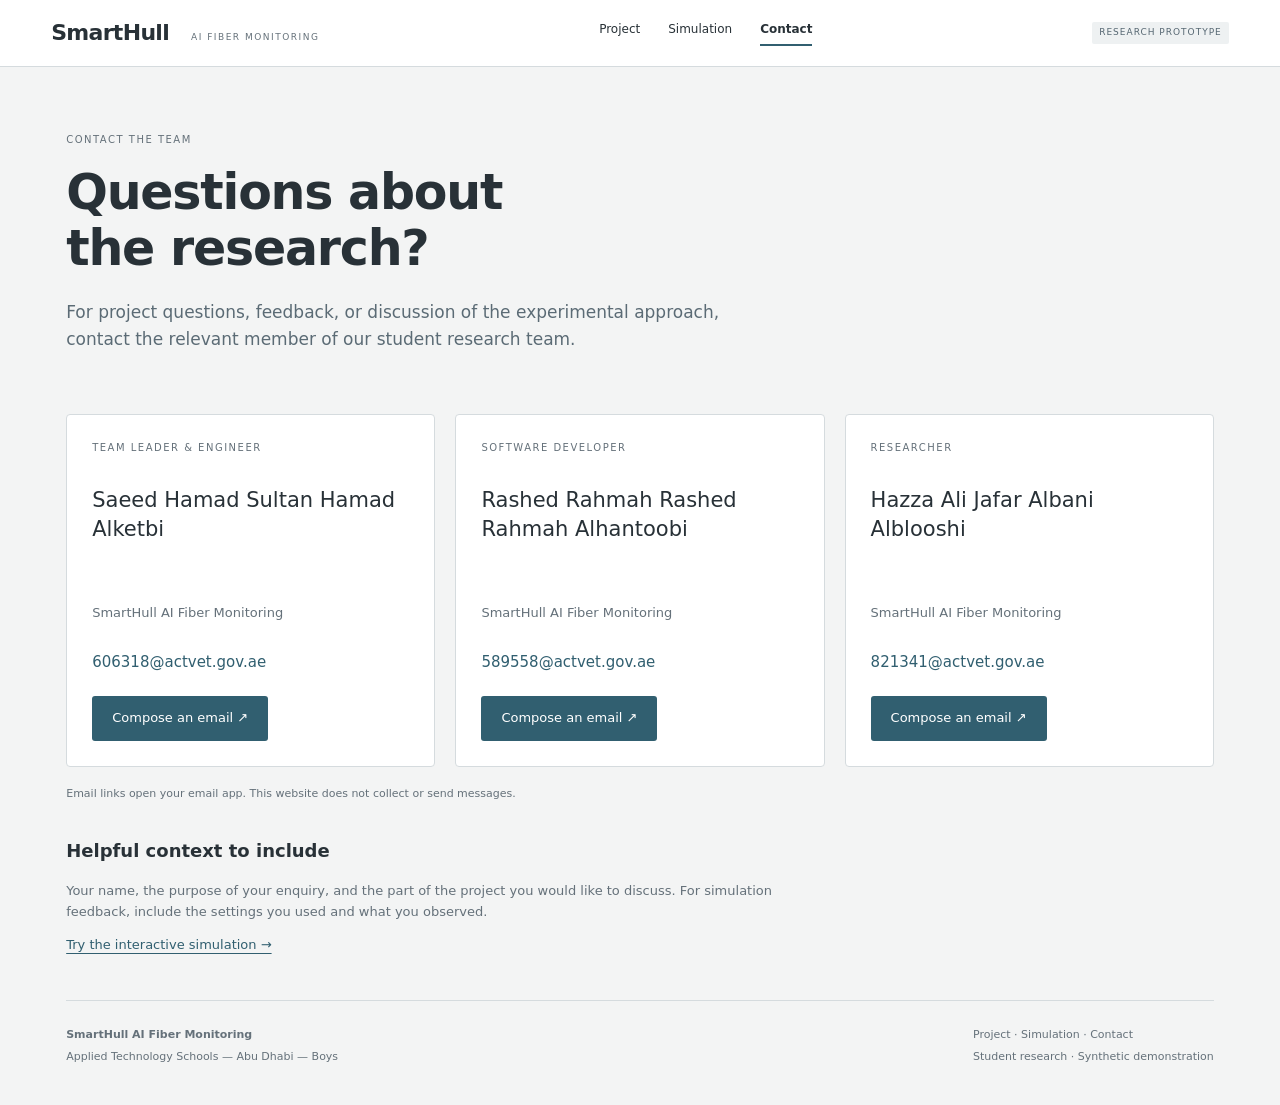
==== contact.html @ 8862e78c "Add SmartHull contact.html" ====
<!doctype html><html lang="en"><head><meta charset="utf-8"><meta name="viewport" content="width=device-width, initial-scale=1"><meta name="description" content="SmartHull: a student research project exploring low-cost optical strain monitoring."><title>SmartHull | Contact</title><link rel="stylesheet" href="style.css"></head><body><header><a href="index.html" class="brand">SmartHull <span>AI FIBER MONITORING</span></a><nav aria-label="Main navigation"><a href="index.html">Project</a><a href="simulation.html">Simulation</a><a href="contact.html" aria-current="page">Contact</a></nav><span class="badge">RESEARCH PROTOTYPE</span></header><main class="content-page">
<section class="project-hero contact-hero"><div class="eyebrow">CONTACT THE TEAM</div><h1>Questions about<br>the research?</h1><p class="lead">For project questions, feedback, or discussion of the experimental approach, contact the relevant member of our student research team.</p></section>
<section class="team-contacts" aria-label="Team contact details"><article class="contact-card"><span class="eyebrow">TEAM LEADER & ENGINEER</span><h2>Saeed Hamad Sultan Hamad Alketbi</h2><p>SmartHull AI Fiber Monitoring</p><a class="contact-email" href="mailto:606318@actvet.gov.ae?subject=SmartHull%20research%20enquiry">606318@actvet.gov.ae</a><a class="action-link" href="mailto:606318@actvet.gov.ae?subject=SmartHull%20research%20enquiry">Compose an email ↗</a></article><article class="contact-card"><span class="eyebrow">SOFTWARE DEVELOPER</span><h2>Rashed Rahmah Rashed Rahmah Alhantoobi</h2><p>SmartHull AI Fiber Monitoring</p><a class="contact-email" href="mailto:589558@actvet.gov.ae?subject=SmartHull%20research%20enquiry">589558@actvet.gov.ae</a><a class="action-link" href="mailto:589558@actvet.gov.ae?subject=SmartHull%20research%20enquiry">Compose an email ↗</a></article><article class="contact-card"><span class="eyebrow">RESEARCHER</span><h2>Hazza Ali Jafar Albani Alblooshi</h2><p>SmartHull AI Fiber Monitoring</p><a class="contact-email" href="mailto:821341@actvet.gov.ae?subject=SmartHull%20research%20enquiry">821341@actvet.gov.ae</a><a class="action-link" href="mailto:821341@actvet.gov.ae?subject=SmartHull%20research%20enquiry">Compose an email ↗</a></article></section><p class="contact-mail-note">Email links open your email app. This website does not collect or send messages.</p><section class="contact-context contact-guidance"><h2>Helpful context to include</h2><p>Your name, the purpose of your enquiry, and the part of the project you would like to discuss. For simulation feedback, include the settings you used and what you observed.</p><a class="text-link" href="simulation.html">Try the interactive simulation →</a></section><footer><div><b>SmartHull AI Fiber Monitoring</b><p>Applied Technology Schools — Abu Dhabi — Boys</p></div><div><a href="index.html">Project</a> · <a href="simulation.html">Simulation</a> · <a href="contact.html">Contact</a><p>Student research · Synthetic demonstration</p></div></footer></main></body></html>
---- style.css ----
:root{color-scheme:light;--bg:#f3f4f4;--paper:#fff;--ink:#283137;--muted:#65717a;--line:#d5dbde;--blue:#276581;--orange:#ae7135}*{box-sizing:border-box}html{scroll-behavior:smooth;scroll-padding-top:90px}body{margin:0;color:var(--ink);background:var(--bg);font:13px/1.55 system-ui,-apple-system,Segoe UI,sans-serif}a{color:inherit;text-decoration:none}button,input,select{font:inherit}button{padding:7px 12px;border:1px solid #b8c2c7;background:#fff;border-radius:3px;cursor:pointer;color:var(--ink)}button:hover{background:#eaf0f2}button:disabled{opacity:.55;cursor:default}button.primary{background:#315f70;color:white;border-color:#315f70;width:100%;margin-top:12px}input,select{border:1px solid #bcc6cc;border-radius:3px;background:white;color:var(--ink);min-width:0;padding:6px;width:100%}input:focus,button:focus-visible,select:focus{outline:2px solid #6598b0;outline-offset:2px}input[type=range]{padding:0;accent-color:var(--blue);cursor:pointer;border:0}input[type=checkbox]{width:auto;accent-color:var(--blue)}header{display:flex;align-items:center;justify-content:space-between;padding:16px 4%;background:#fff;border-bottom:1px solid var(--line);gap:20px;position:sticky;top:0;z-index:5}.brand{font-weight:650;font-size:22px;letter-spacing:-.7px}.brand span{font-size:9px;font-weight:500;letter-spacing:1.5px;margin-left:15px;color:var(--muted)}nav{display:flex;gap:28px;font-size:12px}nav a:hover{text-decoration:underline}.badge{font-size:9px;letter-spacing:1px;color:#566772;background:#eef1f2;padding:4px 7px;border-radius:2px}main{max-width:1500px;margin:auto;padding:0 4%}.intro{display:flex;justify-content:space-between;gap:40px;padding:35px 0 25px;align-items:center}.eyebrow{letter-spacing:1.5px;color:var(--muted);font-size:10px}h1{font-size:30px;line-height:1.2;letter-spacing:-.7px;font-weight:600;margin:9px 0}.intro p{max-width:750px;color:var(--muted);margin-bottom:0}.note{border-left:2px solid #9baeb7;padding-left:15px;flex-shrink:0;font-size:11px;color:var(--muted)}.workspace{display:grid;grid-template-columns:285px minmax(0,1fr);gap:20px}aside,.main-column{display:flex;flex-direction:column;gap:16px}.panel{background:var(--paper);border:1px solid var(--line);border-radius:4px;overflow:hidden}aside .panel{padding:18px}h2{font-size:14px;font-weight:600;margin:0 0 17px}h2>span{display:inline-block;font-size:10px;color:#687b85;margin-right:10px;font-weight:500}.panel-top{display:flex;align-items:center;justify-content:space-between;border-bottom:1px solid var(--line);padding:13px 18px;gap:10px}.panel-top h2{margin:0}.panel-top button{font-size:11px}.fields{display:grid;grid-template-columns:1fr 1fr;gap:12px}.fields label{font-size:10px;color:#53636d;display:flex;flex-direction:column;gap:5px}.fields label:last-child:nth-child(odd){grid-column:1/-1}input,select{font-variant-numeric:tabular-nums}.hint{font-size:11px;color:var(--muted);margin:13px 18px}.panel aside .hint,aside .hint{margin:13px 0 0}.range-label{display:flex;justify-content:space-between;margin:12px 0 8px;font-size:11px}.range-label output{font-weight:600}.ends{display:flex;justify-content:space-between;font-size:10px;color:var(--muted);margin-bottom:14px}.button-row{display:flex;gap:8px;margin-top:8px}.button-row button{flex:1;font-size:11px;padding:7px 5px}.scene-wrap{position:relative;height:390px;background:#f6f7f7}#scene{width:100%;height:100%;display:block;cursor:grab;touch-action:none}#scene:active{cursor:grabbing}.scene-caption{position:absolute;bottom:15px;left:18px;font-size:10px;color:#697c87;pointer-events:none}.view-buttons{display:flex;gap:5px;position:absolute;right:15px;bottom:10px}.view-buttons button{font-size:10px;background:#fffffff0}.scene-bottom{display:flex;justify-content:space-between;gap:12px;flex-wrap:wrap;border-top:1px solid var(--line);padding:11px 18px;font-size:10px;color:var(--muted)}.scene-bottom label{display:flex;align-items:center;gap:5px}.validity{padding:8px 18px;background:#f0f4f5;font-size:11px;color:#4b6570}.validity.warning{background:#fff5e7;color:#865d28}.readouts{display:grid;grid-template-columns:repeat(3,1fr);gap:12px}.readouts article{background:white;border:1px solid var(--line);padding:16px}.readouts span{display:block;font-size:11px;color:var(--muted)}.readouts strong{display:block;font-size:25px;font-weight:500;font-variant-numeric:tabular-nums;margin:4px 0}.readouts strong small{font-size:12px}.readouts small{font-size:10px;color:var(--muted)}.signal-chain{display:grid;grid-template-columns:100px 1fr 110px;align-items:center;gap:22px;padding:22px}.source{border:1px solid #c8d4d9;padding:14px;text-align:center;position:relative}.source span{font-size:10px;display:block;color:var(--muted)}.source:after{content:'';position:absolute;top:50%;right:-23px;width:22px;border-top:1px solid #9eafb8}.channels>div{display:grid;grid-template-columns:1fr auto;gap:7px;padding:8px 0;font-size:11px}.channels b{font-weight:500}.meter{grid-column:1/-1;height:4px;background:#e5eaed}.meter i{display:block;height:100%;background:var(--blue)}.meter.ref i{background:var(--orange)}.quotient{padding-left:20px;border-left:1px solid var(--line)}.quotient span{font-size:11px;color:var(--muted);display:block}.quotient strong{font:24px ui-monospace,monospace}.estimates{display:grid;grid-template-columns:1fr 1fr;border-top:1px solid var(--line);padding:14px 20px;gap:20px}.estimates div{display:flex;flex-wrap:wrap;justify-content:space-between;gap:5px;font-size:11px}.estimates small{width:100%;color:var(--muted)}.estimates b{font-weight:500;font-variant-numeric:tabular-nums}.chart-toolbar{display:flex;align-items:center;justify-content:space-between;padding:15px 18px;gap:15px;flex-wrap:wrap;font-size:11px}.chart-toolbar label{display:flex;align-items:center;gap:8px}.chart-toolbar select{width:auto;font-size:11px}#sampleCount{color:var(--muted)}#plot{display:block;width:100%;height:290px;touch-action:pan-y}.legend{display:flex;gap:20px;flex-wrap:wrap;font-size:10px;padding:0 18px;color:var(--muted)}.legend i{display:inline-block;width:16px;height:2px;vertical-align:middle;margin-right:5px}.point-detail{background:#f5f7f7;border-top:1px solid var(--line);border-bottom:1px solid var(--line);padding:9px 18px;font-size:11px;font-variant-numeric:tabular-nums;min-height:36px}.table-wrap{overflow:auto}table{border-collapse:collapse;width:100%;font-size:10px;text-align:right;white-space:nowrap}th,td{border-bottom:1px solid #e7ebed;padding:8px 12px;font-variant-numeric:tabular-nums}th{font-weight:500;background:#fafbfb;color:var(--muted)}#fitResult{background:#f5f7f7;padding:16px 18px;font-size:12px;border-top:1px solid var(--line)}#fitResult .fit-metrics{display:flex;gap:30px;margin-top:12px;flex-wrap:wrap}#fitResult strong{font-size:20px;display:block;font-weight:500}.equation,code{font-family:ui-monospace,SFMono-Regular,Consolas,monospace;font-size:12px}.method{margin-top:40px;border-top:1px solid var(--line);padding:30px 0}.method>h2{font-size:24px;margin:10px 0 25px}.method-grid{display:grid;grid-template-columns:repeat(3,1fr);gap:30px}.method h3{font-size:14px}.method p{font-size:12px;color:var(--muted)}.equation{padding:15px;background:#e9edef;line-height:2;border-left:2px solid #8ba4af}footer{padding:25px 0 35px;display:flex;justify-content:space-between;gap:20px;border-top:1px solid var(--line);font-size:11px;color:var(--muted)}footer p{margin:5px 0}@media(max-width:1000px){.brand span{display:none}.workspace{grid-template-columns:250px minmax(0,1fr)}.note{display:none}.readouts{gap:7px}.readouts article{padding:10px}.readouts strong{font-size:21px}.signal-chain{gap:15px;padding:15px;grid-template-columns:75px 1fr 80px}.source{padding:10px}.scene-caption{bottom:50px}}@media(max-width:750px){header{flex-wrap:wrap;padding:13px 4%;gap:10px}.brand{font-size:20px}nav{font-size:11px;gap:17px}.badge{font-size:8px}h1{font-size:25px}.intro{padding:25px 0}.workspace{grid-template-columns:1fr}aside{display:grid;grid-template-columns:1fr 1fr}aside .panel:last-child{grid-column:1/-1}.main-column{grid-row:1}.scene-wrap{height:330px}.scene-caption{bottom:15px;font-size:9px}.view-buttons{right:8px;gap:3px}.view-buttons button{padding:6px;font-size:9px}.method-grid{grid-template-columns:1fr}.readouts span{font-size:10px}.readouts strong{font-size:20px}.readouts small{font-size:9px}.signal-chain{grid-template-columns:70px 1fr 70px}.quotient strong{font-size:19px}.quotient{padding-left:10px}.estimates{gap:15px}.chart-toolbar select{max-width:220px}footer{flex-direction:column}}@media(max-width:420px){aside{grid-template-columns:1fr}.readouts{grid-template-columns:1fr}.readouts article{display:grid;grid-template-columns:1fr auto;align-items:center}.readouts strong{grid-column:2;grid-row:1/3;margin:0}.readouts small{grid-column:1}.readouts strong small{display:inline}.scene-caption{bottom:48px}.signal-chain{grid-template-columns:1fr 1fr}.source{display:none}.quotient{border:0}.panel-top .badge{max-width:140px;text-align:right}.estimates{grid-template-columns:1fr}header>.badge{display:none}}@media(prefers-reduced-motion:reduce){html{scroll-behavior:auto}}
/* Presentation layer: a clear introduction with optional research detail. */
nav a[aria-current=page]{font-weight:650;border-bottom:2px solid #315f70;padding-bottom:5px}.simple-mode .advanced-only{display:none!important}.simple-mode .readouts{grid-template-columns:1fr 1fr}.simple-mode .workspace{grid-template-columns:285px minmax(0,1fr)}.simple-mode .main-column{gap:16px}.simple-mode .scene-wrap{height:390px}.simple-mode .scene-bottom>span{display:none}.simple-mode .scene-bottom{font-size:11px}.judge-guide{display:grid;grid-template-columns:repeat(3,1fr);gap:25px;background:#e9eef0;border:1px solid #d2dde2;border-radius:4px;padding:19px 23px;margin-bottom:18px}.judge-guide b{display:block;font-size:13px;font-weight:600}.judge-guide span{display:block;font-size:12px;color:var(--muted);margin-top:5px}.mode-bar{display:flex;justify-content:space-between;align-items:center;gap:15px;margin:18px 0;font-size:11px;color:var(--muted)}.mode-bar button{font-size:12px;flex-shrink:0}.plain-help{padding:16px 0;margin-top:8px;border-top:1px solid var(--line);border-bottom:1px solid var(--line);font-size:12px}.plain-help p{margin:7px 0 0;color:var(--muted)}.strain-status{display:flex;justify-content:space-between;align-items:center;gap:20px;border:1px solid #bbcdd5;border-left:4px solid #567885;border-radius:4px;background:#edf3f5;padding:17px 20px}.strain-status b{font-weight:600;font-size:14px}.strain-status p{margin:5px 0 0;font-size:12px;color:#566670}.strain-status>span{font-size:22px;white-space:nowrap;font-variant-numeric:tabular-nums}.strain-status.caution{background:#fff7e8;border-color:#d5b775;border-left-color:#ad7b21}.strain-status.high{background:#fff0ec;border-color:#d1a294;border-left-color:#a23f2d}.strain-status.high b,.strain-status.high>span{color:#913f30}.strain-status.caution b{color:#865d1d}.simple-explanation{display:grid;grid-template-columns:repeat(3,1fr);gap:20px;padding:22px}.simple-explanation span{color:#748b96;font-size:11px;display:block;margin-bottom:9px}.simple-explanation b{font-size:12px;display:block}.simple-explanation p{font-size:11px;color:var(--muted);margin:7px 0 0}.content-page{max-width:1250px}.project-hero{padding:65px 0 45px;max-width:850px}.project-hero h1{font-size:clamp(32px,4vw,49px);line-height:1.15;letter-spacing:-1.2px;margin:17px 0 22px;font-weight:550}.lead{font-size:17px;color:#5b6b75;max-width:700px}.hero-actions{display:flex;gap:25px;align-items:center;flex-wrap:wrap;margin:28px 0}.action-link{display:inline-block;background:#315f70;color:#fff;padding:12px 20px;border-radius:3px;font-size:13px}.action-link:hover{background:#274d5b}.text-link{color:#315f70;font-size:13px;text-decoration:underline;text-underline-offset:4px}.scope-note{font-size:12px;border-left:2px solid #a0b4bc;padding-left:13px;color:var(--muted);max-width:650px}.overview-steps{display:grid;grid-template-columns:repeat(3,1fr);gap:30px;border-top:1px solid var(--line);border-bottom:1px solid var(--line);padding:30px 0}.overview-steps article>span{font-size:10px;letter-spacing:1.5px;color:#53717f}.overview-steps h2{font-size:18px;margin:14px 0 10px;font-weight:550}.overview-steps p{font-size:13px;color:var(--muted);margin:0}.editorial-grid{display:grid;grid-template-columns:1fr 1.4fr;gap:65px;padding:55px 0}.editorial-grid h2{font-size:28px;font-weight:500;line-height:1.25;margin-top:15px}.editorial-grid p{font-size:14px;color:var(--muted);margin-top:0}.research-question{background:#e7eef0;padding:32px 38px;border-left:3px solid #6a8996}.research-question h2{font-size:25px;line-height:1.4;font-weight:500;max-width:700px;margin:12px 0}.research-question p{color:var(--muted);margin-bottom:0;max-width:750px}.method-list{padding-left:22px;margin:0}.method-list li{padding-left:8px;margin-bottom:20px}.method-list b{font-size:14px;font-weight:550}.method-list p{margin:5px 0 0;font-size:13px}.evidence-grid{display:grid;grid-template-columns:1fr 1fr;gap:35px;border-top:1px solid var(--line);border-bottom:1px solid var(--line);padding:30px 0}.evidence-grid h2{font-size:18px;margin:0}.evidence-grid p{color:var(--muted);font-size:13px}.team-section{padding:50px 0}.team-section h2{font-size:26px;margin:10px 0}.team-section p{color:var(--muted)}.team-names{display:grid;grid-template-columns:repeat(3,1fr);gap:25px;margin:24px 0;font-size:13px}.contact-layout{display:grid;grid-template-columns:1.1fr 1fr;gap:60px;margin-bottom:65px;align-items:start}.contact-card{padding:30px;background:white;border:1px solid var(--line);border-radius:4px}.contact-card h2{font-size:23px;font-weight:500;margin:14px 0}.contact-card p{color:var(--muted);font-size:13px}.contact-card .hint{margin:16px 0 0;font-size:11px}.contact-email{display:block;overflow-wrap:anywhere;margin:22px 0;font-size:16px;color:#315f70}.contact-context h2{font-size:18px;margin-top:12px}.contact-context li{color:var(--muted);margin:12px 0}.contact-context ul{padding-left:20px}.contact-context hr{border:0;border-top:1px solid var(--line);margin:28px 0}.content-page footer{margin-top:20px}@media(max-width:850px){.editorial-grid{gap:30px}.contact-layout{gap:25px}.simple-explanation{grid-template-columns:1fr;gap:17px}.simple-explanation span{display:inline;margin-right:10px}.simple-explanation b{display:inline}.judge-guide{gap:15px;padding:16px}}@media(max-width:750px){.simple-mode .workspace{grid-template-columns:1fr}.simple-mode .main-column{grid-row:auto}.simple-mode aside{display:block}.simple-mode aside .panel{margin:0}.simple-mode .plain-help{display:none}.simple-mode .scene-wrap{height:320px}.judge-guide{grid-template-columns:1fr;gap:13px}.judge-guide span{margin-top:2px}.mode-bar{align-items:start}.mode-bar span{max-width:160px}.overview-steps,.editorial-grid,.evidence-grid,.contact-layout{grid-template-columns:1fr;gap:25px}.project-hero{padding:35px 0}.editorial-grid{padding:35px 0}.research-question{padding:25px}.team-names{grid-template-columns:1fr;gap:13px}.strain-status{flex-wrap:wrap;gap:10px}.strain-status>span{font-size:20px}.simple-mode .readouts{grid-template-columns:1fr 1fr}.simple-mode .readouts article{display:block}.simple-mode .readouts strong{margin:4px 0}}@media(max-width:400px){.mode-bar{flex-wrap:wrap}.mode-bar span{max-width:none}.simple-mode .readouts{grid-template-columns:1fr}.simple-mode .readouts article{display:grid}.contact-card{padding:23px}}

.team-contacts{display:grid;grid-template-columns:repeat(3,minmax(0,1fr));gap:20px}.team-contacts .contact-card{display:flex;flex-direction:column;padding:25px}.team-contacts .contact-card h2{font-size:21px;line-height:1.4;min-height:90px}.team-contacts .contact-card .eyebrow{min-height:32px}.team-contacts .contact-email{font-size:15px;margin:15px 0 22px}.team-contacts .action-link{align-self:flex-start;margin-top:auto}.contact-mail-note{color:var(--muted);font-size:11px;margin:18px 0 35px}.contact-guidance{max-width:720px;margin-bottom:45px}.contact-guidance p{color:var(--muted)}@media(max-width:950px){.team-contacts{grid-template-columns:1fr}.team-contacts .contact-card h2,.team-contacts .contact-card .eyebrow{min-height:0}.team-contacts .contact-card{padding:25px}}
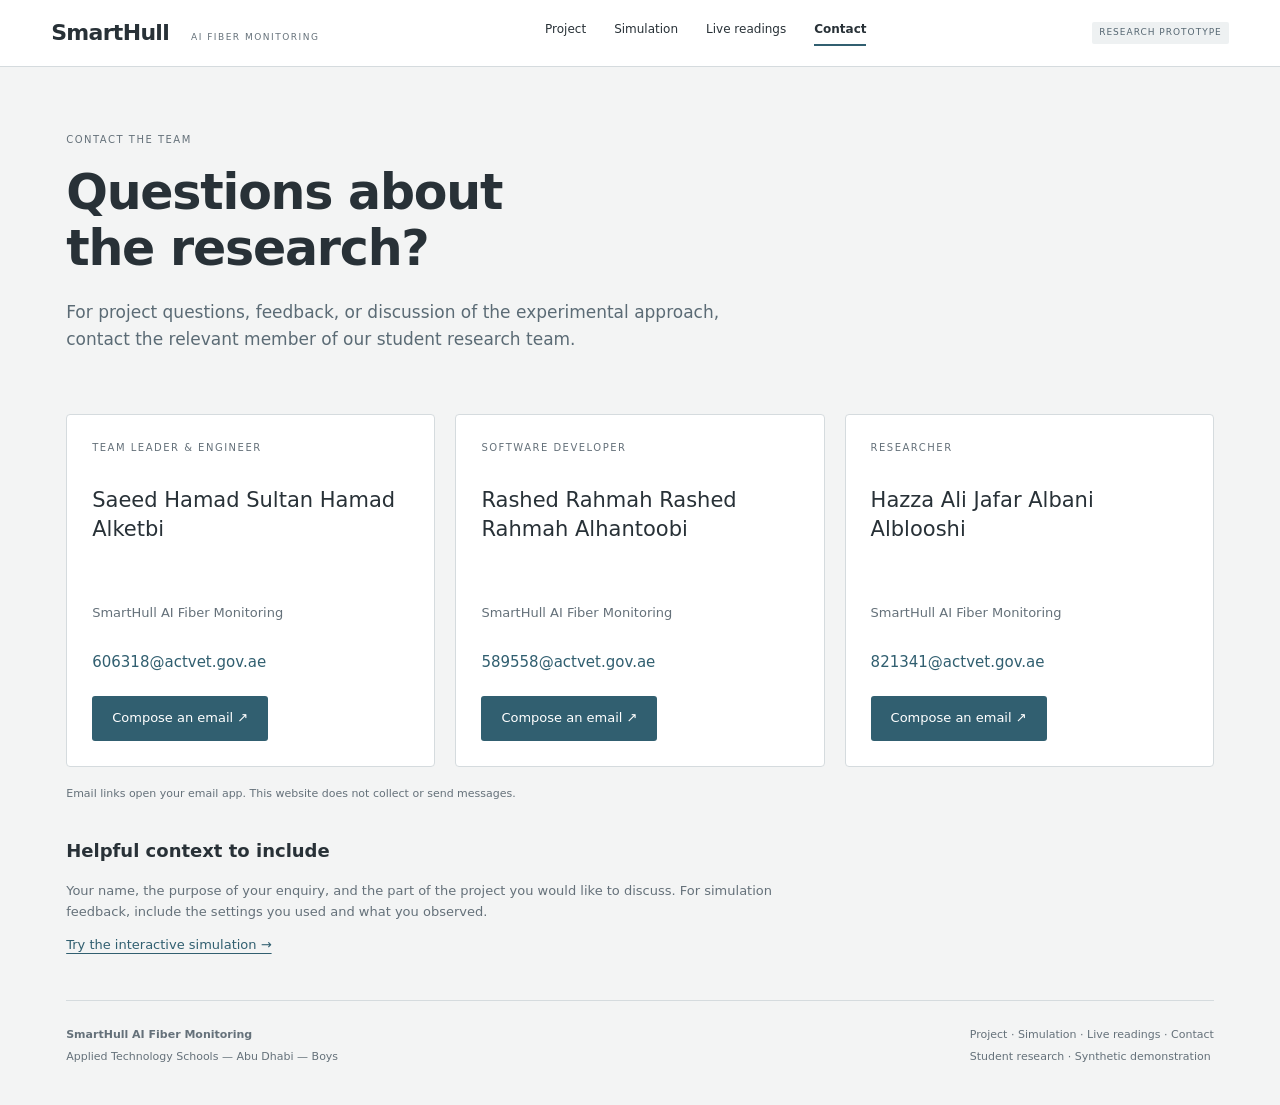
==== commit 80ade00f: "Fix live dashboard navigation, drive recovery, and reconnect data retention" ====
--- a/contact.html
+++ b/contact.html
@@ -1,3 +1,3 @@
-<!doctype html><html lang="en"><head><meta charset="utf-8"><meta name="viewport" content="width=device-width, initial-scale=1"><meta name="description" content="SmartHull: a student research project exploring low-cost optical strain monitoring."><title>SmartHull | Contact</title><link rel="stylesheet" href="style.css"></head><body><header><a href="index.html" class="brand">SmartHull <span>AI FIBER MONITORING</span></a><nav aria-label="Main navigation"><a href="index.html">Project</a><a href="simulation.html">Simulation</a><a href="contact.html" aria-current="page">Contact</a></nav><span class="badge">RESEARCH PROTOTYPE</span></header><main class="content-page">
-<section class="project-hero contact-hero"><div class="eyebrow">CONTACT THE TEAM</div><h1>Questions about<br>the research?</h1><p class="lead">For project questions, feedback, or discussion of the experimental approach, contact the relevant member of our student research team.</p></section>
-<section class="team-contacts" aria-label="Team contact details"><article class="contact-card"><span class="eyebrow">TEAM LEADER & ENGINEER</span><h2>Saeed Hamad Sultan Hamad Alketbi</h2><p>SmartHull AI Fiber Monitoring</p><a class="contact-email" href="mailto:606318@actvet.gov.ae?subject=SmartHull%20research%20enquiry">606318@actvet.gov.ae</a><a class="action-link" href="mailto:606318@actvet.gov.ae?subject=SmartHull%20research%20enquiry">Compose an email ↗</a></article><article class="contact-card"><span class="eyebrow">SOFTWARE DEVELOPER</span><h2>Rashed Rahmah Rashed Rahmah Alhantoobi</h2><p>SmartHull AI Fiber Monitoring</p><a class="contact-email" href="mailto:589558@actvet.gov.ae?subject=SmartHull%20research%20enquiry">589558@actvet.gov.ae</a><a class="action-link" href="mailto:589558@actvet.gov.ae?subject=SmartHull%20research%20enquiry">Compose an email ↗</a></article><article class="contact-card"><span class="eyebrow">RESEARCHER</span><h2>Hazza Ali Jafar Albani Alblooshi</h2><p>SmartHull AI Fiber Monitoring</p><a class="contact-email" href="mailto:821341@actvet.gov.ae?subject=SmartHull%20research%20enquiry">821341@actvet.gov.ae</a><a class="action-link" href="mailto:821341@actvet.gov.ae?subject=SmartHull%20research%20enquiry">Compose an email ↗</a></article></section><p class="contact-mail-note">Email links open your email app. This website does not collect or send messages.</p><section class="contact-context contact-guidance"><h2>Helpful context to include</h2><p>Your name, the purpose of your enquiry, and the part of the project you would like to discuss. For simulation feedback, include the settings you used and what you observed.</p><a class="text-link" href="simulation.html">Try the interactive simulation →</a></section><footer><div><b>SmartHull AI Fiber Monitoring</b><p>Applied Technology Schools — Abu Dhabi — Boys</p></div><div><a href="index.html">Project</a> · <a href="simulation.html">Simulation</a> · <a href="contact.html">Contact</a><p>Student research · Synthetic demonstration</p></div></footer></main></body></html>+<!doctype html><html lang="en"><head><meta charset="utf-8"><meta name="viewport" content="width=device-width, initial-scale=1"><meta name="description" content="SmartHull: a student research project exploring low-cost optical strain monitoring."><title>SmartHull | Contact</title><link rel="stylesheet" href="style.css"></head><body><header><a href="index.html" class="brand">SmartHull <span>AI FIBER MONITORING</span></a><nav aria-label="Main navigation"><a href="index.html">Project</a><a href="simulation.html">Simulation</a><a href="live.html">Live readings</a><a href="contact.html" aria-current="page">Contact</a></nav><span class="badge">RESEARCH PROTOTYPE</span></header><main class="content-page">
+<section class="project-hero contact-hero"><div class="eyebrow">CONTACT THE TEAM</div><h1>Questions about<br>the research?</h1><p class="lead">For project questions, feedback, or discussion of the experimental approach, contact the relevant member of our student research team.</p></section>
+<section class="team-contacts" aria-label="Team contact details"><article class="contact-card"><span class="eyebrow">TEAM LEADER & ENGINEER</span><h2>Saeed Hamad Sultan Hamad Alketbi</h2><p>SmartHull AI Fiber Monitoring</p><a class="contact-email" href="mailto:606318@actvet.gov.ae?subject=SmartHull%20research%20enquiry">606318@actvet.gov.ae</a><a class="action-link" href="mailto:606318@actvet.gov.ae?subject=SmartHull%20research%20enquiry">Compose an email ↗</a></article><article class="contact-card"><span class="eyebrow">SOFTWARE DEVELOPER</span><h2>Rashed Rahmah Rashed Rahmah Alhantoobi</h2><p>SmartHull AI Fiber Monitoring</p><a class="contact-email" href="mailto:589558@actvet.gov.ae?subject=SmartHull%20research%20enquiry">589558@actvet.gov.ae</a><a class="action-link" href="mailto:589558@actvet.gov.ae?subject=SmartHull%20research%20enquiry">Compose an email ↗</a></article><article class="contact-card"><span class="eyebrow">RESEARCHER</span><h2>Hazza Ali Jafar Albani Alblooshi</h2><p>SmartHull AI Fiber Monitoring</p><a class="contact-email" href="mailto:821341@actvet.gov.ae?subject=SmartHull%20research%20enquiry">821341@actvet.gov.ae</a><a class="action-link" href="mailto:821341@actvet.gov.ae?subject=SmartHull%20research%20enquiry">Compose an email ↗</a></article></section><p class="contact-mail-note">Email links open your email app. This website does not collect or send messages.</p><section class="contact-context contact-guidance"><h2>Helpful context to include</h2><p>Your name, the purpose of your enquiry, and the part of the project you would like to discuss. For simulation feedback, include the settings you used and what you observed.</p><a class="text-link" href="simulation.html">Try the interactive simulation →</a></section><footer><div><b>SmartHull AI Fiber Monitoring</b><p>Applied Technology Schools — Abu Dhabi — Boys</p></div><div><a href="index.html">Project</a> · <a href="simulation.html">Simulation</a> · <a href="live.html">Live readings</a> · <a href="contact.html">Contact</a><p>Student research · Synthetic demonstration</p></div></footer></main></body></html>
--- a/style.css
+++ b/style.css
@@ -3,3 +3,5 @@
 nav a[aria-current=page]{font-weight:650;border-bottom:2px solid #315f70;padding-bottom:5px}.simple-mode .advanced-only{display:none!important}.simple-mode .readouts{grid-template-columns:1fr 1fr}.simple-mode .workspace{grid-template-columns:285px minmax(0,1fr)}.simple-mode .main-column{gap:16px}.simple-mode .scene-wrap{height:390px}.simple-mode .scene-bottom>span{display:none}.simple-mode .scene-bottom{font-size:11px}.judge-guide{display:grid;grid-template-columns:repeat(3,1fr);gap:25px;background:#e9eef0;border:1px solid #d2dde2;border-radius:4px;padding:19px 23px;margin-bottom:18px}.judge-guide b{display:block;font-size:13px;font-weight:600}.judge-guide span{display:block;font-size:12px;color:var(--muted);margin-top:5px}.mode-bar{display:flex;justify-content:space-between;align-items:center;gap:15px;margin:18px 0;font-size:11px;color:var(--muted)}.mode-bar button{font-size:12px;flex-shrink:0}.plain-help{padding:16px 0;margin-top:8px;border-top:1px solid var(--line);border-bottom:1px solid var(--line);font-size:12px}.plain-help p{margin:7px 0 0;color:var(--muted)}.strain-status{display:flex;justify-content:space-between;align-items:center;gap:20px;border:1px solid #bbcdd5;border-left:4px solid #567885;border-radius:4px;background:#edf3f5;padding:17px 20px}.strain-status b{font-weight:600;font-size:14px}.strain-status p{margin:5px 0 0;font-size:12px;color:#566670}.strain-status>span{font-size:22px;white-space:nowrap;font-variant-numeric:tabular-nums}.strain-status.caution{background:#fff7e8;border-color:#d5b775;border-left-color:#ad7b21}.strain-status.high{background:#fff0ec;border-color:#d1a294;border-left-color:#a23f2d}.strain-status.high b,.strain-status.high>span{color:#913f30}.strain-status.caution b{color:#865d1d}.simple-explanation{display:grid;grid-template-columns:repeat(3,1fr);gap:20px;padding:22px}.simple-explanation span{color:#748b96;font-size:11px;display:block;margin-bottom:9px}.simple-explanation b{font-size:12px;display:block}.simple-explanation p{font-size:11px;color:var(--muted);margin:7px 0 0}.content-page{max-width:1250px}.project-hero{padding:65px 0 45px;max-width:850px}.project-hero h1{font-size:clamp(32px,4vw,49px);line-height:1.15;letter-spacing:-1.2px;margin:17px 0 22px;font-weight:550}.lead{font-size:17px;color:#5b6b75;max-width:700px}.hero-actions{display:flex;gap:25px;align-items:center;flex-wrap:wrap;margin:28px 0}.action-link{display:inline-block;background:#315f70;color:#fff;padding:12px 20px;border-radius:3px;font-size:13px}.action-link:hover{background:#274d5b}.text-link{color:#315f70;font-size:13px;text-decoration:underline;text-underline-offset:4px}.scope-note{font-size:12px;border-left:2px solid #a0b4bc;padding-left:13px;color:var(--muted);max-width:650px}.overview-steps{display:grid;grid-template-columns:repeat(3,1fr);gap:30px;border-top:1px solid var(--line);border-bottom:1px solid var(--line);padding:30px 0}.overview-steps article>span{font-size:10px;letter-spacing:1.5px;color:#53717f}.overview-steps h2{font-size:18px;margin:14px 0 10px;font-weight:550}.overview-steps p{font-size:13px;color:var(--muted);margin:0}.editorial-grid{display:grid;grid-template-columns:1fr 1.4fr;gap:65px;padding:55px 0}.editorial-grid h2{font-size:28px;font-weight:500;line-height:1.25;margin-top:15px}.editorial-grid p{font-size:14px;color:var(--muted);margin-top:0}.research-question{background:#e7eef0;padding:32px 38px;border-left:3px solid #6a8996}.research-question h2{font-size:25px;line-height:1.4;font-weight:500;max-width:700px;margin:12px 0}.research-question p{color:var(--muted);margin-bottom:0;max-width:750px}.method-list{padding-left:22px;margin:0}.method-list li{padding-left:8px;margin-bottom:20px}.method-list b{font-size:14px;font-weight:550}.method-list p{margin:5px 0 0;font-size:13px}.evidence-grid{display:grid;grid-template-columns:1fr 1fr;gap:35px;border-top:1px solid var(--line);border-bottom:1px solid var(--line);padding:30px 0}.evidence-grid h2{font-size:18px;margin:0}.evidence-grid p{color:var(--muted);font-size:13px}.team-section{padding:50px 0}.team-section h2{font-size:26px;margin:10px 0}.team-section p{color:var(--muted)}.team-names{display:grid;grid-template-columns:repeat(3,1fr);gap:25px;margin:24px 0;font-size:13px}.contact-layout{display:grid;grid-template-columns:1.1fr 1fr;gap:60px;margin-bottom:65px;align-items:start}.contact-card{padding:30px;background:white;border:1px solid var(--line);border-radius:4px}.contact-card h2{font-size:23px;font-weight:500;margin:14px 0}.contact-card p{color:var(--muted);font-size:13px}.contact-card .hint{margin:16px 0 0;font-size:11px}.contact-email{display:block;overflow-wrap:anywhere;margin:22px 0;font-size:16px;color:#315f70}.contact-context h2{font-size:18px;margin-top:12px}.contact-context li{color:var(--muted);margin:12px 0}.contact-context ul{padding-left:20px}.contact-context hr{border:0;border-top:1px solid var(--line);margin:28px 0}.content-page footer{margin-top:20px}@media(max-width:850px){.editorial-grid{gap:30px}.contact-layout{gap:25px}.simple-explanation{grid-template-columns:1fr;gap:17px}.simple-explanation span{display:inline;margin-right:10px}.simple-explanation b{display:inline}.judge-guide{gap:15px;padding:16px}}@media(max-width:750px){.simple-mode .workspace{grid-template-columns:1fr}.simple-mode .main-column{grid-row:auto}.simple-mode aside{display:block}.simple-mode aside .panel{margin:0}.simple-mode .plain-help{display:none}.simple-mode .scene-wrap{height:320px}.judge-guide{grid-template-columns:1fr;gap:13px}.judge-guide span{margin-top:2px}.mode-bar{align-items:start}.mode-bar span{max-width:160px}.overview-steps,.editorial-grid,.evidence-grid,.contact-layout{grid-template-columns:1fr;gap:25px}.project-hero{padding:35px 0}.editorial-grid{padding:35px 0}.research-question{padding:25px}.team-names{grid-template-columns:1fr;gap:13px}.strain-status{flex-wrap:wrap;gap:10px}.strain-status>span{font-size:20px}.simple-mode .readouts{grid-template-columns:1fr 1fr}.simple-mode .readouts article{display:block}.simple-mode .readouts strong{margin:4px 0}}@media(max-width:400px){.mode-bar{flex-wrap:wrap}.mode-bar span{max-width:none}.simple-mode .readouts{grid-template-columns:1fr}.simple-mode .readouts article{display:grid}.contact-card{padding:23px}}
 
 .team-contacts{display:grid;grid-template-columns:repeat(3,minmax(0,1fr));gap:20px}.team-contacts .contact-card{display:flex;flex-direction:column;padding:25px}.team-contacts .contact-card h2{font-size:21px;line-height:1.4;min-height:90px}.team-contacts .contact-card .eyebrow{min-height:32px}.team-contacts .contact-email{font-size:15px;margin:15px 0 22px}.team-contacts .action-link{align-self:flex-start;margin-top:auto}.contact-mail-note{color:var(--muted);font-size:11px;margin:18px 0 35px}.contact-guidance{max-width:720px;margin-bottom:45px}.contact-guidance p{color:var(--muted)}@media(max-width:950px){.team-contacts{grid-template-columns:1fr}.team-contacts .contact-card h2,.team-contacts .contact-card .eyebrow{min-height:0}.team-contacts .contact-card{padding:25px}}
+.outlook-panel[hidden],.outlook-return[hidden]{display:none!important}.outlook-panel{padding:21px 22px;border-top:1px solid var(--line);background:#f4f7f7}.outlook-intro{display:flex;justify-content:space-between;gap:16px;align-items:start}.outlook-intro h3{font-weight:550;font-size:21px;margin:7px 0 0;line-height:1.25}.outlook-panel>p{font-size:12px;color:#576c76;max-width:850px}.concept-label{white-space:nowrap;color:#596d73;font-size:9px;letter-spacing:1px;border:1px solid #b7c8ca;padding:5px 8px}.outlook-steps{display:grid;grid-template-columns:repeat(3,1fr);gap:22px;margin:20px 0}.outlook-steps b{display:block;font-size:11px;font-weight:600}.outlook-steps span{display:block;color:var(--muted);font-size:11px;margin-top:6px}.outlook-panel .outlook-scope{font-size:10px;padding:10px 12px;background:#e7edef;border-left:2px solid #8aa0aa}.outlook-actions{display:flex;gap:9px;flex-wrap:wrap;margin-top:14px}.outlook-actions button{font-size:11px}.outlook-return{padding:12px 18px;border-top:1px solid var(--line);display:flex;justify-content:space-between;gap:12px;align-items:center;font-size:11px;color:var(--muted)}.outlook-return button{font-size:11px}.apparatus.outlook-active .scene-bottom,.apparatus.outlook-active #validity{display:none!important}.apparatus.outlook-active .scene-wrap{background:#edf3f4}.apparatus.outlook-active .scene-caption{max-width:50%;font-size:10px}#sceneTitle{transition:none}@media(max-width:750px){.outlook-steps{grid-template-columns:1fr;gap:13px}.outlook-intro{flex-wrap:wrap;gap:10px}.outlook-return{flex-wrap:wrap}.outlook-panel{padding:18px}.outlook-intro h3{font-size:20px}.apparatus.outlook-active .scene-caption{bottom:48px;max-width:95%}}
+.bench-label{font-size:10px;letter-spacing:1px;color:#5d737e;margin-top:2px}.sensor-readout{border-top:3px solid #315f70!important}.sensor-readout strong{color:#315f70}.guided-narration{padding:12px 16px;background:#e9f0f2;border-left:3px solid #7596a5;font-size:12px;color:#354f5b}.run-summary[hidden],.strain-status[hidden]{display:none!important}.run-summary{padding:20px;background:#edf4f1;border:1px solid #b9cec6;border-radius:4px}.summary-heading{display:flex;justify-content:space-between;align-items:start;gap:15px}.summary-heading h3{font-size:19px;font-weight:550;margin:7px 0 0}.summary-heading button{font-size:11px}.summary-values{display:grid;grid-template-columns:repeat(4,1fr);gap:15px;margin:20px 0}.summary-values span{display:block;font-size:10px;color:#526c62}.summary-values strong{display:block;font-size:20px;font-weight:500;margin-top:5px;font-variant-numeric:tabular-nums}.run-summary>p{font-size:11px;color:#52665e}.run-summary .hint{margin:8px 0}.drift-demo{padding:20px;border-bottom:1px solid var(--line);background:#fafcfc}.drift-heading{display:flex;align-items:center;justify-content:space-between;gap:20px}.drift-heading h3{margin:0;font-size:16px;font-weight:550}.drift-heading p{margin:5px 0 0;color:var(--muted);font-size:11px}.drift-heading button{font-size:11px;max-width:220px}.drift-values{display:grid;grid-template-columns:1fr 1fr;gap:20px;margin:20px 0 10px}.drift-values span,.drift-values small{display:block;font-size:11px;color:var(--muted)}.drift-values strong{display:block;font-size:24px;font-weight:500;margin:5px 0;font-variant-numeric:tabular-nums}.drift-values>div:last-child strong{color:#315f70}.drift-demo>p,.drift-demo>small{font-size:11px;color:#5d6d76}.apparatus.outlook-active #validity{display:block!important;border-top:1px solid var(--line)}.readouts{grid-template-columns:repeat(2,1fr)}.simple-mode #validity{display:block!important}.simple-mode .readouts{grid-template-columns:1fr 1fr}@media(max-width:650px){.summary-values{grid-template-columns:1fr 1fr}.summary-heading,.drift-heading{flex-direction:column;align-items:start;gap:12px}.drift-values{gap:12px}.drift-values strong{font-size:21px}.run-summary{padding:17px}.guided-narration{font-size:11px}}@media(max-width:400px){.simple-mode .readouts{grid-template-columns:1fr}}
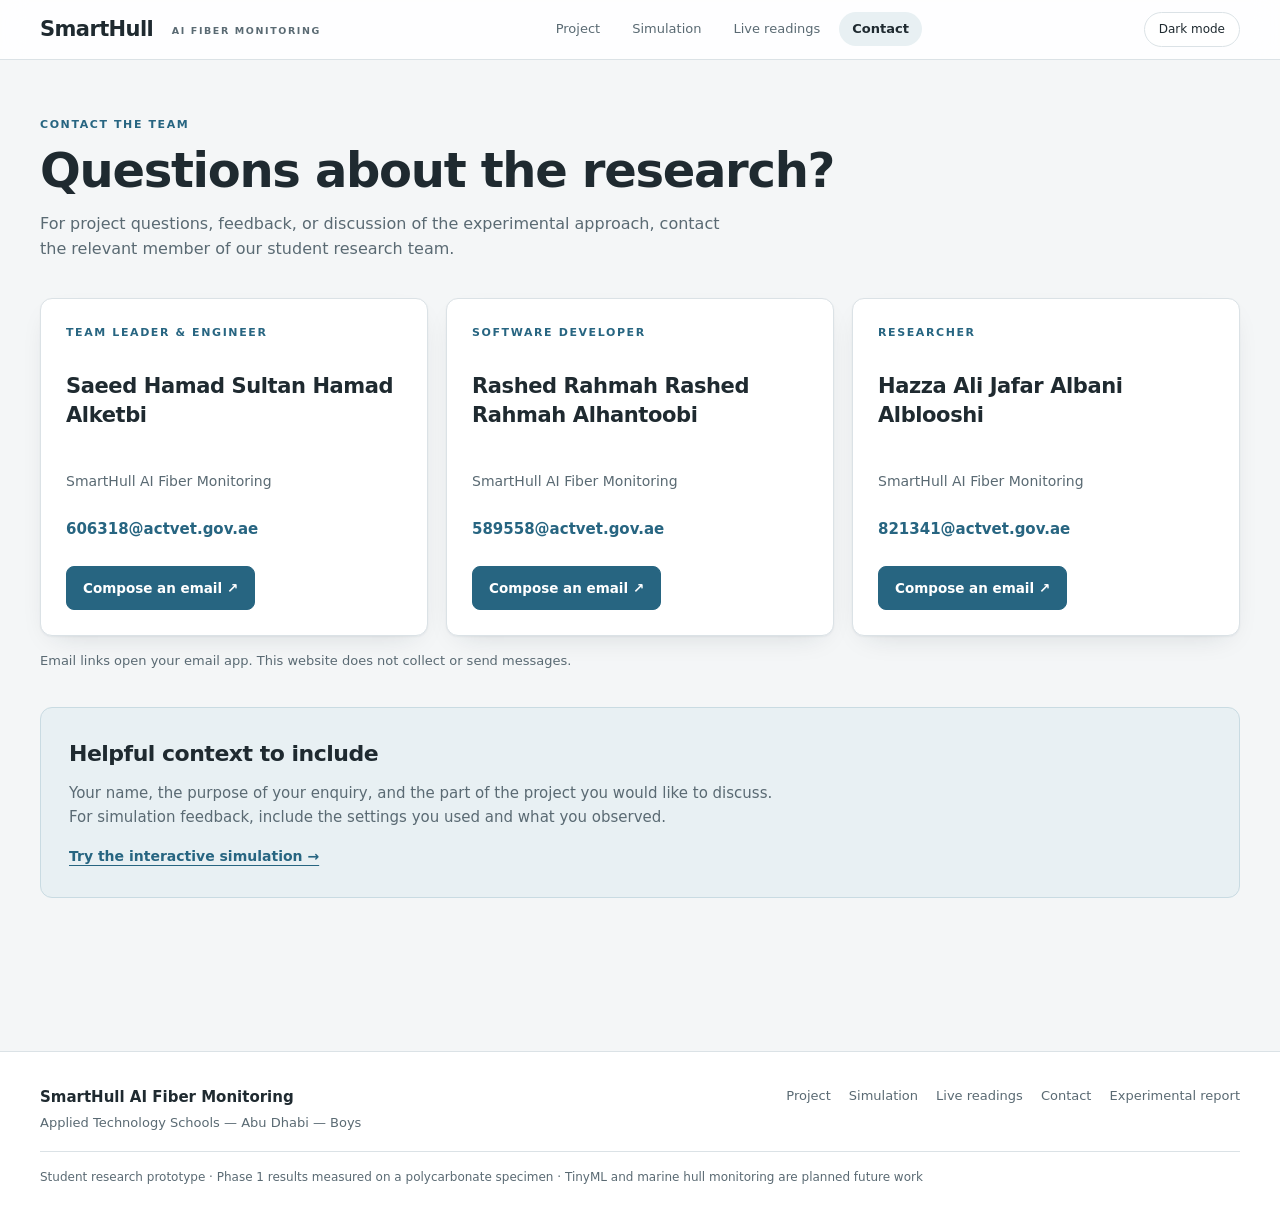
==== commit ebb7c0df: "Redesign site: shared header/footer/theme, new homepage and contact layout, consistency fixes Co-Aut" ====
--- a/contact.html
+++ b/contact.html
@@ -1,3 +1,3 @@
-<!doctype html><html lang="en"><head><meta charset="utf-8"><meta name="viewport" content="width=device-width, initial-scale=1"><meta name="description" content="SmartHull: a student research project exploring low-cost optical strain monitoring."><title>SmartHull | Contact</title><link rel="stylesheet" href="style.css"></head><body><header><a href="index.html" class="brand">SmartHull <span>AI FIBER MONITORING</span></a><nav aria-label="Main navigation"><a href="index.html">Project</a><a href="simulation.html">Simulation</a><a href="live.html">Live readings</a><a href="contact.html" aria-current="page">Contact</a></nav><span class="badge">RESEARCH PROTOTYPE</span></header><main class="content-page">
-<section class="project-hero contact-hero"><div class="eyebrow">CONTACT THE TEAM</div><h1>Questions about<br>the research?</h1><p class="lead">For project questions, feedback, or discussion of the experimental approach, contact the relevant member of our student research team.</p></section>
-<section class="team-contacts" aria-label="Team contact details"><article class="contact-card"><span class="eyebrow">TEAM LEADER & ENGINEER</span><h2>Saeed Hamad Sultan Hamad Alketbi</h2><p>SmartHull AI Fiber Monitoring</p><a class="contact-email" href="mailto:606318@actvet.gov.ae?subject=SmartHull%20research%20enquiry">606318@actvet.gov.ae</a><a class="action-link" href="mailto:606318@actvet.gov.ae?subject=SmartHull%20research%20enquiry">Compose an email ↗</a></article><article class="contact-card"><span class="eyebrow">SOFTWARE DEVELOPER</span><h2>Rashed Rahmah Rashed Rahmah Alhantoobi</h2><p>SmartHull AI Fiber Monitoring</p><a class="contact-email" href="mailto:589558@actvet.gov.ae?subject=SmartHull%20research%20enquiry">589558@actvet.gov.ae</a><a class="action-link" href="mailto:589558@actvet.gov.ae?subject=SmartHull%20research%20enquiry">Compose an email ↗</a></article><article class="contact-card"><span class="eyebrow">RESEARCHER</span><h2>Hazza Ali Jafar Albani Alblooshi</h2><p>SmartHull AI Fiber Monitoring</p><a class="contact-email" href="mailto:821341@actvet.gov.ae?subject=SmartHull%20research%20enquiry">821341@actvet.gov.ae</a><a class="action-link" href="mailto:821341@actvet.gov.ae?subject=SmartHull%20research%20enquiry">Compose an email ↗</a></article></section><p class="contact-mail-note">Email links open your email app. This website does not collect or send messages.</p><section class="contact-context contact-guidance"><h2>Helpful context to include</h2><p>Your name, the purpose of your enquiry, and the part of the project you would like to discuss. For simulation feedback, include the settings you used and what you observed.</p><a class="text-link" href="simulation.html">Try the interactive simulation →</a></section><footer><div><b>SmartHull AI Fiber Monitoring</b><p>Applied Technology Schools — Abu Dhabi — Boys</p></div><div><a href="index.html">Project</a> · <a href="simulation.html">Simulation</a> · <a href="live.html">Live readings</a> · <a href="contact.html">Contact</a><p>Student research · Synthetic demonstration</p></div></footer></main></body></html>
+<!doctype html><html lang="en"><head><meta charset="utf-8"><meta name="viewport" content="width=device-width, initial-scale=1"><meta name="description" content="SmartHull: a student research project exploring low-cost optical strain monitoring."><title>SmartHull | Contact</title><link rel="stylesheet" href="style.css"><script>try{document.documentElement.dataset.theme=localStorage.getItem("smarthull-theme")||(matchMedia("(prefers-color-scheme: dark)").matches?"dark":"light")}catch(e){}</script><link rel="stylesheet" href="site.css?v=1"></head><body><header class="site-header"><a class="brand" href="index.html">SmartHull <span>AI Fiber Monitoring</span></a><nav aria-label="Main navigation"><a href="index.html">Project</a><a href="simulation.html">Simulation</a><a href="live.html">Live readings</a><a href="contact.html" aria-current="page">Contact</a></nav><button type="button" id="themeToggle" aria-pressed="false">Dark mode</button></header><main class="content-page">
+<section class="page-hero"><div class="eyebrow">Contact the team</div><h1>Questions about the research?</h1><p class="lead">For project questions, feedback, or discussion of the experimental approach, contact the relevant member of our student research team.</p></section>
+<section class="team-contacts" aria-label="Team contact details"><article class="contact-card"><span class="eyebrow">Team leader &amp; engineer</span><h2>Saeed Hamad Sultan Hamad Alketbi</h2><p>SmartHull AI Fiber Monitoring</p><a class="contact-email" href="mailto:606318@actvet.gov.ae?subject=SmartHull%20research%20enquiry">606318@actvet.gov.ae</a><a class="action-link" href="mailto:606318@actvet.gov.ae?subject=SmartHull%20research%20enquiry">Compose an email ↗</a></article><article class="contact-card"><span class="eyebrow">Software developer</span><h2>Rashed Rahmah Rashed Rahmah Alhantoobi</h2><p>SmartHull AI Fiber Monitoring</p><a class="contact-email" href="mailto:589558@actvet.gov.ae?subject=SmartHull%20research%20enquiry">589558@actvet.gov.ae</a><a class="action-link" href="mailto:589558@actvet.gov.ae?subject=SmartHull%20research%20enquiry">Compose an email ↗</a></article><article class="contact-card"><span class="eyebrow">Researcher</span><h2>Hazza Ali Jafar Albani Alblooshi</h2><p>SmartHull AI Fiber Monitoring</p><a class="contact-email" href="mailto:821341@actvet.gov.ae?subject=SmartHull%20research%20enquiry">821341@actvet.gov.ae</a><a class="action-link" href="mailto:821341@actvet.gov.ae?subject=SmartHull%20research%20enquiry">Compose an email ↗</a></article></section><p class="contact-mail-note">Email links open your email app. This website does not collect or send messages.</p><section class="contact-context contact-guidance"><h2>Helpful context to include</h2><p>Your name, the purpose of your enquiry, and the part of the project you would like to discuss. For simulation feedback, include the settings you used and what you observed.</p><a class="text-link" href="simulation.html">Try the interactive simulation →</a></section></main><footer class="site-footer"><div><b>SmartHull AI Fiber Monitoring</b><p>Applied Technology Schools — Abu Dhabi — Boys</p></div><div class="foot-links"><a href="index.html">Project</a><a href="simulation.html">Simulation</a><a href="live.html">Live readings</a><a href="contact.html">Contact</a><a href="SmartHull-Experimental-Summary.pdf">Experimental report</a></div><p class="foot-note">Student research prototype · Phase 1 results measured on a polycarbonate specimen · TinyML and marine hull monitoring are planned future work</p></footer><script src="site.js"></script></body></html>
--- a/style.css
+++ b/style.css
@@ -5,3 +5,5 @@
 .team-contacts{display:grid;grid-template-columns:repeat(3,minmax(0,1fr));gap:20px}.team-contacts .contact-card{display:flex;flex-direction:column;padding:25px}.team-contacts .contact-card h2{font-size:21px;line-height:1.4;min-height:90px}.team-contacts .contact-card .eyebrow{min-height:32px}.team-contacts .contact-email{font-size:15px;margin:15px 0 22px}.team-contacts .action-link{align-self:flex-start;margin-top:auto}.contact-mail-note{color:var(--muted);font-size:11px;margin:18px 0 35px}.contact-guidance{max-width:720px;margin-bottom:45px}.contact-guidance p{color:var(--muted)}@media(max-width:950px){.team-contacts{grid-template-columns:1fr}.team-contacts .contact-card h2,.team-contacts .contact-card .eyebrow{min-height:0}.team-contacts .contact-card{padding:25px}}
 .outlook-panel[hidden],.outlook-return[hidden]{display:none!important}.outlook-panel{padding:21px 22px;border-top:1px solid var(--line);background:#f4f7f7}.outlook-intro{display:flex;justify-content:space-between;gap:16px;align-items:start}.outlook-intro h3{font-weight:550;font-size:21px;margin:7px 0 0;line-height:1.25}.outlook-panel>p{font-size:12px;color:#576c76;max-width:850px}.concept-label{white-space:nowrap;color:#596d73;font-size:9px;letter-spacing:1px;border:1px solid #b7c8ca;padding:5px 8px}.outlook-steps{display:grid;grid-template-columns:repeat(3,1fr);gap:22px;margin:20px 0}.outlook-steps b{display:block;font-size:11px;font-weight:600}.outlook-steps span{display:block;color:var(--muted);font-size:11px;margin-top:6px}.outlook-panel .outlook-scope{font-size:10px;padding:10px 12px;background:#e7edef;border-left:2px solid #8aa0aa}.outlook-actions{display:flex;gap:9px;flex-wrap:wrap;margin-top:14px}.outlook-actions button{font-size:11px}.outlook-return{padding:12px 18px;border-top:1px solid var(--line);display:flex;justify-content:space-between;gap:12px;align-items:center;font-size:11px;color:var(--muted)}.outlook-return button{font-size:11px}.apparatus.outlook-active .scene-bottom,.apparatus.outlook-active #validity{display:none!important}.apparatus.outlook-active .scene-wrap{background:#edf3f4}.apparatus.outlook-active .scene-caption{max-width:50%;font-size:10px}#sceneTitle{transition:none}@media(max-width:750px){.outlook-steps{grid-template-columns:1fr;gap:13px}.outlook-intro{flex-wrap:wrap;gap:10px}.outlook-return{flex-wrap:wrap}.outlook-panel{padding:18px}.outlook-intro h3{font-size:20px}.apparatus.outlook-active .scene-caption{bottom:48px;max-width:95%}}
 .bench-label{font-size:10px;letter-spacing:1px;color:#5d737e;margin-top:2px}.sensor-readout{border-top:3px solid #315f70!important}.sensor-readout strong{color:#315f70}.guided-narration{padding:12px 16px;background:#e9f0f2;border-left:3px solid #7596a5;font-size:12px;color:#354f5b}.run-summary[hidden],.strain-status[hidden]{display:none!important}.run-summary{padding:20px;background:#edf4f1;border:1px solid #b9cec6;border-radius:4px}.summary-heading{display:flex;justify-content:space-between;align-items:start;gap:15px}.summary-heading h3{font-size:19px;font-weight:550;margin:7px 0 0}.summary-heading button{font-size:11px}.summary-values{display:grid;grid-template-columns:repeat(4,1fr);gap:15px;margin:20px 0}.summary-values span{display:block;font-size:10px;color:#526c62}.summary-values strong{display:block;font-size:20px;font-weight:500;margin-top:5px;font-variant-numeric:tabular-nums}.run-summary>p{font-size:11px;color:#52665e}.run-summary .hint{margin:8px 0}.drift-demo{padding:20px;border-bottom:1px solid var(--line);background:#fafcfc}.drift-heading{display:flex;align-items:center;justify-content:space-between;gap:20px}.drift-heading h3{margin:0;font-size:16px;font-weight:550}.drift-heading p{margin:5px 0 0;color:var(--muted);font-size:11px}.drift-heading button{font-size:11px;max-width:220px}.drift-values{display:grid;grid-template-columns:1fr 1fr;gap:20px;margin:20px 0 10px}.drift-values span,.drift-values small{display:block;font-size:11px;color:var(--muted)}.drift-values strong{display:block;font-size:24px;font-weight:500;margin:5px 0;font-variant-numeric:tabular-nums}.drift-values>div:last-child strong{color:#315f70}.drift-demo>p,.drift-demo>small{font-size:11px;color:#5d6d76}.apparatus.outlook-active #validity{display:block!important;border-top:1px solid var(--line)}.readouts{grid-template-columns:repeat(2,1fr)}.simple-mode #validity{display:block!important}.simple-mode .readouts{grid-template-columns:1fr 1fr}@media(max-width:650px){.summary-values{grid-template-columns:1fr 1fr}.summary-heading,.drift-heading{flex-direction:column;align-items:start;gap:12px}.drift-values{gap:12px}.drift-values strong{font-size:21px}.run-summary{padding:17px}.guided-narration{font-size:11px}}@media(max-width:400px){.simple-mode .readouts{grid-template-columns:1fr}}
+
+.video-hero{max-width:none;padding:48px 0 38px}.video-hero .hero-copy{max-width:850px}.hero-video{margin:6px 0 0;background:#0f1417;border-radius:6px;overflow:hidden;box-shadow:0 18px 45px -22px rgba(20,35,42,.55)}.hero-video video{display:block;width:100%;aspect-ratio:16/9;max-height:64vh;background:#0f1417;object-fit:contain}.hero-video figcaption{padding:9px 14px;font-size:11px;color:#9fb0b8;background:#151c20;letter-spacing:.2px}@media(max-width:750px){.video-hero{padding:28px 0}.hero-video{border-radius:4px}}
--- a/site.css
+++ b/site.css
@@ -0,0 +1,134 @@
+/* SmartHull shared design layer — loaded last on every page */
+:root{--bg:#f4f6f7;--paper:#fff;--ink:#1f2a30;--muted:#5a6a73;--line:#dbe2e6;--blue:#276581;--orange:#ae7135;--accent:#276581;--accent-ink:#fff;--soft:#e8f0f3;--soft-line:#c9dbe2;--hero-a:#0e2a36;--hero-b:#1d5266;--shadow:0 1px 2px rgba(20,40,50,.05),0 10px 28px -14px rgba(20,40,50,.18);--radius:12px}
+:root[data-theme=dark]{color-scheme:dark;--bg:#0d1820;--paper:#162630;--ink:#e6f0f4;--muted:#a9bdc7;--line:#31485a;--blue:#79c4d8;--orange:#e9b56d;--accent:#3d8aa6;--accent-ink:#fff;--soft:#1b303c;--soft-line:#2c4857;--hero-a:#0a1b24;--hero-b:#15414f;--shadow:0 1px 2px rgba(0,0,0,.3),0 10px 28px -14px rgba(0,0,0,.6)}
+html{scroll-padding-top:84px}
+body{background:var(--bg);color:var(--ink);font-family:Inter,system-ui,-apple-system,"Segoe UI",Roboto,sans-serif;-webkit-font-smoothing:antialiased}
+a{color:inherit}
+:focus-visible{outline:2px solid var(--blue);outline-offset:2px}
+
+/* ---------- header (identical on every page) ---------- */
+header.site-header{display:flex;align-items:center;justify-content:space-between;gap:20px;position:sticky;top:0;z-index:20;
+ padding:12px max(clamp(16px,4vw,40px),calc((100% - 1280px)/2 + clamp(16px,4vw,40px)));
+ background:color-mix(in srgb,var(--paper) 88%,transparent);backdrop-filter:saturate(1.4) blur(12px);-webkit-backdrop-filter:saturate(1.4) blur(12px);border-bottom:1px solid var(--line)}
+.site-header .brand{font-size:21px;font-weight:700;letter-spacing:-.6px;white-space:nowrap;color:var(--ink)}
+.site-header .brand span{display:inline-block;margin-left:12px;font-size:9.5px;font-weight:600;letter-spacing:1.6px;color:var(--muted);text-transform:uppercase;vertical-align:2px}
+.site-header nav{display:flex;gap:6px;font-size:13px;flex-wrap:wrap}
+.site-header nav a{padding:7px 13px;border-radius:999px;color:var(--muted);font-weight:500;text-decoration:none;transition:background .15s,color .15s}
+.site-header nav a:hover{background:var(--soft);color:var(--ink);text-decoration:none}
+.site-header nav a[aria-current]{background:var(--soft);color:var(--ink);font-weight:650;text-decoration:none;border:0;padding-bottom:7px}
+#themeToggle{padding:7px 14px;border-radius:999px;font-size:12px;background:var(--paper);border:1px solid var(--line);color:var(--ink);white-space:nowrap}
+#themeToggle:hover{background:var(--soft)}
+[data-theme=dark] #themeToggle{background:var(--paper);border-color:var(--line)}
+
+/* ---------- page container (same width everywhere) ---------- */
+main,main.content-page,main.experiment-page{max-width:1280px;margin-inline:auto;padding-inline:clamp(16px,4vw,40px)}
+
+/* ---------- shared page heading ---------- */
+.eyebrow{font-size:11px;font-weight:600;letter-spacing:1.6px;color:var(--blue);text-transform:uppercase}
+main.experiment-page .intro{padding:44px 0 26px}
+main.experiment-page .intro h1,.page-hero h1{font-size:clamp(32px,4.2vw,48px);line-height:1.1;letter-spacing:-1.3px;font-weight:700;margin:10px 0 14px;color:var(--ink)}
+main.experiment-page .intro p,.page-hero .lead{font-size:16px;line-height:1.6;color:var(--muted);max-width:680px}
+.page-hero{padding:56px 0 30px;max-width:none}
+.page-hero .lead{margin:0}
+
+/* ---------- buttons & links ---------- */
+button{border-radius:8px;border-color:var(--line);background:var(--paper);color:var(--ink)}
+button:hover{background:var(--soft)}
+button.primary,.action-link{background:var(--accent);color:var(--accent-ink);border:1px solid var(--accent);border-radius:8px}
+button.primary:hover,.action-link:hover{background:color-mix(in srgb,var(--accent) 86%,#000)}
+.action-link{display:inline-flex;align-items:center;gap:6px;padding:12px 20px;font-size:14px;font-weight:600;text-decoration:none;transition:transform .15s,background .15s}
+.action-link:hover{transform:translateY(-1px)}
+.ghost-link{display:inline-flex;align-items:center;padding:12px 20px;font-size:14px;font-weight:600;border-radius:8px;border:1px solid rgba(255,255,255,.35);color:#fff;text-decoration:none;transition:background .15s}
+.ghost-link:hover{background:rgba(255,255,255,.12)}
+.text-link{color:var(--blue);font-size:14px;font-weight:600;text-decoration:underline;text-underline-offset:4px;text-decoration-thickness:1px}
+.text-link:hover{text-decoration-thickness:2px}
+
+/* ---------- panels in simulation & live ---------- */
+.panel{border-radius:var(--radius);border-color:var(--line);box-shadow:var(--shadow)}
+.readouts article{border-radius:var(--radius)!important;box-shadow:var(--shadow)}
+.data-banner{border-radius:8px}
+.mode-tabs button{border-radius:8px}
+select,input{border-radius:8px}
+
+/* ---------- homepage ---------- */
+.content-page{font-size:15px;line-height:1.65;padding-bottom:20px}
+.content-page h2{margin:0}
+.hero{display:grid;grid-template-columns:minmax(0,5fr) minmax(0,7fr);column-gap:clamp(24px,4vw,56px);row-gap:22px;align-items:center;margin-top:28px;padding:clamp(24px,4vw,52px);border-radius:20px;color:#fff;
+ background:radial-gradient(1200px 500px at 85% -10%,rgba(80,170,200,.28),transparent 60%),linear-gradient(135deg,var(--hero-a),var(--hero-b));box-shadow:0 24px 60px -30px rgba(10,35,48,.7)}
+.hero .eyebrow{color:#9fd3e3}
+.hero h1{font-size:clamp(32px,4.2vw,52px);line-height:1.07;letter-spacing:-1.5px;font-weight:700;margin:14px 0 18px;color:#fff}
+.hero .lead{font-size:17px;line-height:1.6;color:#cfe3ea;margin:0 0 26px;max-width:520px}
+.hero-actions{display:flex;flex-wrap:wrap;gap:12px;align-items:center}
+.hero .action-link{background:#fff;color:#0e2a36;border-color:#fff}
+.hero .action-link:hover{background:#e6f3f8}
+.hero .text-link{color:#bfe3ef}
+.hero-video{margin:0;border-radius:14px;overflow:hidden;background:#06141b;box-shadow:0 18px 50px -18px rgba(0,0,0,.65);border:1px solid rgba(255,255,255,.14)}
+.hero-video video{display:block;width:100%;aspect-ratio:16/9;object-fit:cover;background:#06141b}
+.hero-video figcaption{padding:9px 14px;font-size:12px;color:#a8c6d1;background:#0a1d27}
+.hero-scope{grid-column:1/-1;margin:0;padding-top:16px;border-top:1px solid rgba(255,255,255,.16);font-size:13px;color:#b7d2dc;max-width:none}
+
+.stats{display:grid;grid-template-columns:repeat(4,minmax(0,1fr));gap:16px;margin:22px 0 0}
+.stat{background:var(--paper);border:1px solid var(--line);border-radius:var(--radius);padding:20px 22px;box-shadow:var(--shadow)}
+.stat b{display:block;font-size:clamp(22px,2.3vw,30px);line-height:1.15;font-weight:700;letter-spacing:-.8px;color:var(--blue);font-variant-numeric:tabular-nums}
+.stat span{display:block;margin-top:8px;font-size:13px;line-height:1.5;color:var(--muted)}
+.report-bar{display:flex;flex-wrap:wrap;gap:6px 22px;align-items:center;justify-content:space-between;margin:16px 0 0;padding:16px 22px;background:var(--soft);border:1px solid var(--soft-line);border-radius:var(--radius);font-size:14px}
+.report-bar{text-align:left}.report-bar p{margin:0;color:var(--muted)}.report-bar p b{color:var(--ink)}
+.report-bar div{display:flex;gap:20px;flex-wrap:wrap}
+
+.section{padding:clamp(44px,6vw,76px) 0 0}
+.section-head{max-width:720px;margin-bottom:28px}
+.section-head h2,.split h2{font-size:clamp(26px,3vw,36px);line-height:1.15;letter-spacing:-.9px;font-weight:700;margin:10px 0 0;color:var(--ink)}
+.steps{display:grid;grid-template-columns:repeat(3,minmax(0,1fr));gap:18px}
+.step{position:relative;background:var(--paper);border:1px solid var(--line);border-radius:var(--radius);padding:26px 26px 28px;box-shadow:var(--shadow);overflow:hidden}
+.step::before{content:"";position:absolute;inset:0 0 auto 0;height:4px;background:linear-gradient(90deg,var(--blue),var(--orange))}
+.step .tag{display:inline-block;font-size:11px;font-weight:700;letter-spacing:1.6px;color:var(--blue)}
+.step h3{font-size:20px;line-height:1.25;letter-spacing:-.4px;font-weight:650;margin:12px 0 10px}
+.step p{margin:0;font-size:14.5px;color:var(--muted)}
+.split{display:grid;grid-template-columns:minmax(0,5fr) minmax(0,7fr);gap:clamp(24px,5vw,72px);align-items:start}
+.split p{margin:0 0 14px;color:var(--muted)}
+.split p:last-child{margin-bottom:0}
+.question{margin-top:clamp(44px,6vw,76px);padding:clamp(26px,4vw,48px);border-radius:var(--radius);background:var(--soft);border:1px solid var(--soft-line);border-left:5px solid var(--blue)}
+.question h2{font-size:clamp(24px,2.8vw,34px);line-height:1.25;letter-spacing:-.7px;font-weight:650;margin:10px 0 14px;max-width:760px}
+.question p{margin:0;color:var(--muted);max-width:780px}
+.method{list-style:none;margin:0;padding:0;counter-reset:m;display:grid;gap:14px}
+.method li{counter-increment:m;position:relative;padding:20px 22px 20px 74px;background:var(--paper);border:1px solid var(--line);border-radius:var(--radius);box-shadow:var(--shadow)}
+.method li::before{content:counter(m);position:absolute;left:20px;top:20px;width:38px;height:38px;border-radius:50%;display:grid;place-items:center;font-weight:700;font-size:16px;background:var(--blue);color:var(--paper)}
+[data-theme=dark] .method li::before{color:#0d1820}
+.method b{display:block;font-size:16.5px;font-weight:650;letter-spacing:-.2px}
+.method p{margin:5px 0 0;font-size:14.5px;color:var(--muted)}
+.cards2{display:grid;grid-template-columns:repeat(2,minmax(0,1fr));gap:18px}
+.card{background:var(--paper);border:1px solid var(--line);border-radius:var(--radius);padding:28px;box-shadow:var(--shadow)}
+.card h2,.card h3{font-size:22px;letter-spacing:-.5px;font-weight:650;margin:0 0 10px}
+.card p{margin:0 0 16px;color:var(--muted);font-size:14.5px}
+.team{margin-top:clamp(44px,6vw,76px);padding:clamp(28px,4vw,48px);border-radius:20px;color:#fff;background:linear-gradient(135deg,var(--hero-a),var(--hero-b))}
+.team .eyebrow{color:#9fd3e3}.team h2{font-size:clamp(26px,3vw,36px);letter-spacing:-.9px;font-weight:700;margin:10px 0 6px;color:#fff}
+.team>p{margin:0;color:#bcd5de}
+.team-names{display:grid;grid-template-columns:repeat(3,minmax(0,1fr));gap:14px;margin:24px 0}
+.team-names span{padding:16px 18px;border-radius:10px;background:rgba(255,255,255,.09);border:1px solid rgba(255,255,255,.14);font-weight:600;font-size:15px}
+.team .text-link{color:#bfe3ef}
+
+/* ---------- contact ---------- */
+.team-contacts{display:grid;grid-template-columns:repeat(3,minmax(0,1fr));gap:18px;margin:6px 0 0}
+.contact-card{display:flex;flex-direction:column;gap:6px;padding:26px;background:var(--paper);border:1px solid var(--line);border-radius:var(--radius);box-shadow:var(--shadow)}
+.contact-card h2{font-size:21px;line-height:1.25;letter-spacing:-.4px;font-weight:650;margin:10px 0 2px}
+.contact-card p{margin:0;color:var(--muted);font-size:14px}
+.contact-card .contact-email{margin:18px 0 18px;font-size:15px;font-weight:600;color:var(--blue);overflow-wrap:anywhere}
+.contact-card .action-link{margin-top:auto;align-self:flex-start;font-size:13.5px;padding:10px 16px}
+.contact-mail-note{margin:14px 0 0;font-size:13px;color:var(--muted)}
+.contact-guidance{margin-top:36px;max-width:none;padding:28px;background:var(--soft);border:1px solid var(--soft-line);border-radius:var(--radius)}
+.contact-guidance h2{font-size:22px;letter-spacing:-.5px;font-weight:650;margin:0 0 8px}
+.contact-guidance p{color:var(--muted);margin:0 0 14px;max-width:720px;font-size:15px}
+
+/* ---------- footer (identical on every page) ---------- */
+footer.site-footer{margin-top:clamp(48px,7vw,88px);padding:34px max(clamp(16px,4vw,40px),calc((100% - 1280px)/2 + clamp(16px,4vw,40px))) 40px;border-top:1px solid var(--line);background:var(--paper);display:grid;grid-template-columns:1.4fr 1fr;gap:12px 40px;font-size:13px;color:var(--muted)}
+.site-footer b{color:var(--ink);font-size:15px}
+.site-footer p{margin:4px 0 0}
+.site-footer nav,.site-footer .foot-links{display:flex;flex-wrap:wrap;gap:6px 18px;justify-content:flex-end}
+.site-footer .foot-links a{color:var(--muted);text-decoration:none}.site-footer .foot-links a:hover{color:var(--ink);text-decoration:underline}
+.site-footer .foot-note{grid-column:1/-1;margin:6px 0 0;padding-top:16px;border-top:1px solid var(--line);font-size:12px}
+
+/* ---------- responsive ---------- */
+@media(max-width:980px){.hero{grid-template-columns:1fr}.hero .lead{max-width:none}.stats{grid-template-columns:repeat(2,minmax(0,1fr))}.steps,.cards2,.team-contacts{grid-template-columns:1fr}.split{grid-template-columns:1fr;gap:18px}.team-names{grid-template-columns:1fr}}
+@media(max-width:760px){header.site-header{flex-wrap:wrap;gap:10px}.site-header .brand span{display:none}.site-header nav{order:3;width:100%;gap:2px;margin:0 -6px}.site-header nav a{padding:7px 11px}.hero{border-radius:14px;padding:22px 18px}.stats{gap:12px}.stat{padding:16px}.method li{padding:18px 18px 18px 64px}.method li::before{left:16px;top:18px;width:34px;height:34px}footer.site-footer{grid-template-columns:1fr}.site-footer nav,.site-footer .foot-links{justify-content:flex-start}main.experiment-page .intro{padding:30px 0 18px}}
+@media(max-width:420px){.stats{grid-template-columns:1fr}.report-bar{padding:14px 16px}}
+@media(prefers-reduced-motion:reduce){*{transition:none!important;scroll-behavior:auto!important}}
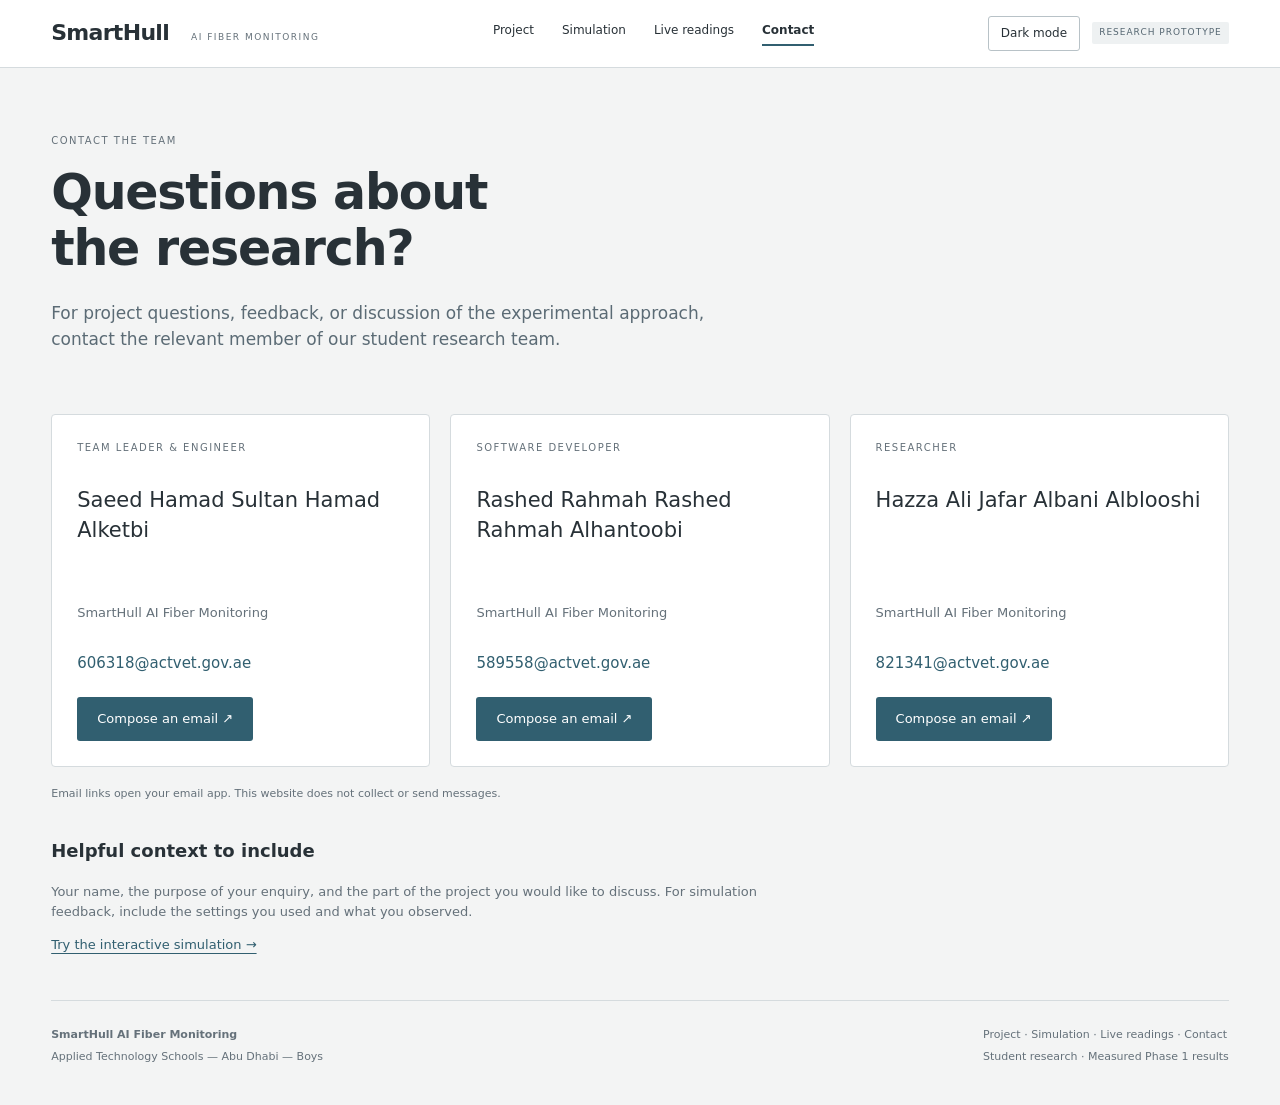
==== commit bc3c8201: "Restore original design; keep only consistency fixes (header, footer, width, wording, theme toggle o" ====
--- a/contact.html
+++ b/contact.html
@@ -1,3 +1,3 @@
-<!doctype html><html lang="en"><head><meta charset="utf-8"><meta name="viewport" content="width=device-width, initial-scale=1"><meta name="description" content="SmartHull: a student research project exploring low-cost optical strain monitoring."><title>SmartHull | Contact</title><link rel="stylesheet" href="style.css"><script>try{document.documentElement.dataset.theme=localStorage.getItem("smarthull-theme")||(matchMedia("(prefers-color-scheme: dark)").matches?"dark":"light")}catch(e){}</script><link rel="stylesheet" href="site.css?v=1"></head><body><header class="site-header"><a class="brand" href="index.html">SmartHull <span>AI Fiber Monitoring</span></a><nav aria-label="Main navigation"><a href="index.html">Project</a><a href="simulation.html">Simulation</a><a href="live.html">Live readings</a><a href="contact.html" aria-current="page">Contact</a></nav><button type="button" id="themeToggle" aria-pressed="false">Dark mode</button></header><main class="content-page">
-<section class="page-hero"><div class="eyebrow">Contact the team</div><h1>Questions about the research?</h1><p class="lead">For project questions, feedback, or discussion of the experimental approach, contact the relevant member of our student research team.</p></section>
-<section class="team-contacts" aria-label="Team contact details"><article class="contact-card"><span class="eyebrow">Team leader &amp; engineer</span><h2>Saeed Hamad Sultan Hamad Alketbi</h2><p>SmartHull AI Fiber Monitoring</p><a class="contact-email" href="mailto:606318@actvet.gov.ae?subject=SmartHull%20research%20enquiry">606318@actvet.gov.ae</a><a class="action-link" href="mailto:606318@actvet.gov.ae?subject=SmartHull%20research%20enquiry">Compose an email ↗</a></article><article class="contact-card"><span class="eyebrow">Software developer</span><h2>Rashed Rahmah Rashed Rahmah Alhantoobi</h2><p>SmartHull AI Fiber Monitoring</p><a class="contact-email" href="mailto:589558@actvet.gov.ae?subject=SmartHull%20research%20enquiry">589558@actvet.gov.ae</a><a class="action-link" href="mailto:589558@actvet.gov.ae?subject=SmartHull%20research%20enquiry">Compose an email ↗</a></article><article class="contact-card"><span class="eyebrow">Researcher</span><h2>Hazza Ali Jafar Albani Alblooshi</h2><p>SmartHull AI Fiber Monitoring</p><a class="contact-email" href="mailto:821341@actvet.gov.ae?subject=SmartHull%20research%20enquiry">821341@actvet.gov.ae</a><a class="action-link" href="mailto:821341@actvet.gov.ae?subject=SmartHull%20research%20enquiry">Compose an email ↗</a></article></section><p class="contact-mail-note">Email links open your email app. This website does not collect or send messages.</p><section class="contact-context contact-guidance"><h2>Helpful context to include</h2><p>Your name, the purpose of your enquiry, and the part of the project you would like to discuss. For simulation feedback, include the settings you used and what you observed.</p><a class="text-link" href="simulation.html">Try the interactive simulation →</a></section></main><footer class="site-footer"><div><b>SmartHull AI Fiber Monitoring</b><p>Applied Technology Schools — Abu Dhabi — Boys</p></div><div class="foot-links"><a href="index.html">Project</a><a href="simulation.html">Simulation</a><a href="live.html">Live readings</a><a href="contact.html">Contact</a><a href="SmartHull-Experimental-Summary.pdf">Experimental report</a></div><p class="foot-note">Student research prototype · Phase 1 results measured on a polycarbonate specimen · TinyML and marine hull monitoring are planned future work</p></footer><script src="site.js"></script></body></html>
+<!doctype html><html lang="en"><head><meta charset="utf-8"><meta name="viewport" content="width=device-width, initial-scale=1"><meta name="description" content="SmartHull: a student research project exploring low-cost optical strain monitoring."><title>SmartHull | Contact</title><link rel="stylesheet" href="style.css"><script>try{document.documentElement.dataset.theme=localStorage.getItem("smarthull-theme")||(matchMedia("(prefers-color-scheme: dark)").matches?"dark":"light")}catch(e){}</script></head><body><header><a href="index.html" class="brand">SmartHull <span>AI FIBER MONITORING</span></a><nav aria-label="Main navigation"><a href="index.html">Project</a><a href="simulation.html">Simulation</a><a href="live.html">Live readings</a><a href="contact.html" aria-current="page">Contact</a></nav><div class="header-tools"><button type="button" id="themeToggle" aria-pressed="false">Dark mode</button><span class="badge">RESEARCH PROTOTYPE</span></div></header><main class="content-page">
+<section class="project-hero contact-hero"><div class="eyebrow">CONTACT THE TEAM</div><h1>Questions about<br>the research?</h1><p class="lead">For project questions, feedback, or discussion of the experimental approach, contact the relevant member of our student research team.</p></section>
+<section class="team-contacts" aria-label="Team contact details"><article class="contact-card"><span class="eyebrow">TEAM LEADER &amp; ENGINEER</span><h2>Saeed Hamad Sultan Hamad Alketbi</h2><p>SmartHull AI Fiber Monitoring</p><a class="contact-email" href="mailto:606318@actvet.gov.ae?subject=SmartHull%20research%20enquiry">606318@actvet.gov.ae</a><a class="action-link" href="mailto:606318@actvet.gov.ae?subject=SmartHull%20research%20enquiry">Compose an email ↗</a></article><article class="contact-card"><span class="eyebrow">SOFTWARE DEVELOPER</span><h2>Rashed Rahmah Rashed Rahmah Alhantoobi</h2><p>SmartHull AI Fiber Monitoring</p><a class="contact-email" href="mailto:589558@actvet.gov.ae?subject=SmartHull%20research%20enquiry">589558@actvet.gov.ae</a><a class="action-link" href="mailto:589558@actvet.gov.ae?subject=SmartHull%20research%20enquiry">Compose an email ↗</a></article><article class="contact-card"><span class="eyebrow">RESEARCHER</span><h2>Hazza Ali Jafar Albani Alblooshi</h2><p>SmartHull AI Fiber Monitoring</p><a class="contact-email" href="mailto:821341@actvet.gov.ae?subject=SmartHull%20research%20enquiry">821341@actvet.gov.ae</a><a class="action-link" href="mailto:821341@actvet.gov.ae?subject=SmartHull%20research%20enquiry">Compose an email ↗</a></article></section><p class="contact-mail-note">Email links open your email app. This website does not collect or send messages.</p><section class="contact-context contact-guidance"><h2>Helpful context to include</h2><p>Your name, the purpose of your enquiry, and the part of the project you would like to discuss. For simulation feedback, include the settings you used and what you observed.</p><a class="text-link" href="simulation.html">Try the interactive simulation →</a></section><footer><div><b>SmartHull AI Fiber Monitoring</b><p>Applied Technology Schools — Abu Dhabi — Boys</p></div><div><a href="index.html">Project</a> · <a href="simulation.html">Simulation</a> · <a href="live.html">Live readings</a> · <a href="contact.html">Contact</a><p>Student research · Measured Phase 1 results</p></div></footer></main><script src="theme.js"></script></body></html>
--- a/style.css
+++ b/style.css
@@ -7,3 +7,21 @@
 .bench-label{font-size:10px;letter-spacing:1px;color:#5d737e;margin-top:2px}.sensor-readout{border-top:3px solid #315f70!important}.sensor-readout strong{color:#315f70}.guided-narration{padding:12px 16px;background:#e9f0f2;border-left:3px solid #7596a5;font-size:12px;color:#354f5b}.run-summary[hidden],.strain-status[hidden]{display:none!important}.run-summary{padding:20px;background:#edf4f1;border:1px solid #b9cec6;border-radius:4px}.summary-heading{display:flex;justify-content:space-between;align-items:start;gap:15px}.summary-heading h3{font-size:19px;font-weight:550;margin:7px 0 0}.summary-heading button{font-size:11px}.summary-values{display:grid;grid-template-columns:repeat(4,1fr);gap:15px;margin:20px 0}.summary-values span{display:block;font-size:10px;color:#526c62}.summary-values strong{display:block;font-size:20px;font-weight:500;margin-top:5px;font-variant-numeric:tabular-nums}.run-summary>p{font-size:11px;color:#52665e}.run-summary .hint{margin:8px 0}.drift-demo{padding:20px;border-bottom:1px solid var(--line);background:#fafcfc}.drift-heading{display:flex;align-items:center;justify-content:space-between;gap:20px}.drift-heading h3{margin:0;font-size:16px;font-weight:550}.drift-heading p{margin:5px 0 0;color:var(--muted);font-size:11px}.drift-heading button{font-size:11px;max-width:220px}.drift-values{display:grid;grid-template-columns:1fr 1fr;gap:20px;margin:20px 0 10px}.drift-values span,.drift-values small{display:block;font-size:11px;color:var(--muted)}.drift-values strong{display:block;font-size:24px;font-weight:500;margin:5px 0;font-variant-numeric:tabular-nums}.drift-values>div:last-child strong{color:#315f70}.drift-demo>p,.drift-demo>small{font-size:11px;color:#5d6d76}.apparatus.outlook-active #validity{display:block!important;border-top:1px solid var(--line)}.readouts{grid-template-columns:repeat(2,1fr)}.simple-mode #validity{display:block!important}.simple-mode .readouts{grid-template-columns:1fr 1fr}@media(max-width:650px){.summary-values{grid-template-columns:1fr 1fr}.summary-heading,.drift-heading{flex-direction:column;align-items:start;gap:12px}.drift-values{gap:12px}.drift-values strong{font-size:21px}.run-summary{padding:17px}.guided-narration{font-size:11px}}@media(max-width:400px){.simple-mode .readouts{grid-template-columns:1fr}}
 
 .video-hero{max-width:none;padding:48px 0 38px}.video-hero .hero-copy{max-width:850px}.hero-video{margin:6px 0 0;background:#0f1417;border-radius:6px;overflow:hidden;box-shadow:0 18px 45px -22px rgba(20,35,42,.55)}.hero-video video{display:block;width:100%;aspect-ratio:16/9;max-height:64vh;background:#0f1417;object-fit:contain}.hero-video figcaption{padding:9px 14px;font-size:11px;color:#9fb0b8;background:#151c20;letter-spacing:.2px}@media(max-width:750px){.video-hero{padding:28px 0}.hero-video{border-radius:4px}}
+
+/* consistency: same container, header tools, footer and dark mode on every page */
+:root[data-theme=dark]{color-scheme:dark;--bg:#0d1820;--paper:#172630;--ink:#e0edf2;--muted:#adc1cb;--line:#344954;--blue:#79c4d8;--orange:#e9b56d}
+.header-tools{display:flex;align-items:center;gap:12px}
+#themeToggle{font-size:12px}
+main,.content-page,.experiment-page{max-width:1500px;padding:0 4%}
+.video-hero .hero-copy{max-width:850px}
+.hero-video{width:min(100%,calc(64vh*16/9))}
+[data-theme=dark] header{background:var(--paper)}
+[data-theme=dark] button,[data-theme=dark] select,[data-theme=dark] input{background:#20343f;border-color:#506874;color:var(--ink)}
+[data-theme=dark] button:hover{background:#304c5a}
+[data-theme=dark] .badge{background:#29434f;color:#c5e5ef}
+[data-theme=dark] .action-link{background:#316378;color:#fff}
+[data-theme=dark] .text-link,[data-theme=dark] .contact-email{color:var(--blue)}
+[data-theme=dark] .lead,[data-theme=dark] .scope-note{color:var(--muted)}
+[data-theme=dark] .research-question{background:#1a2d38;border-color:#79aeb8}
+[data-theme=dark] .contact-card{background:var(--paper);border-color:var(--line)}
+@media(max-width:750px){header{flex-wrap:wrap;gap:10px}header nav{order:3;width:100%;gap:22px}}
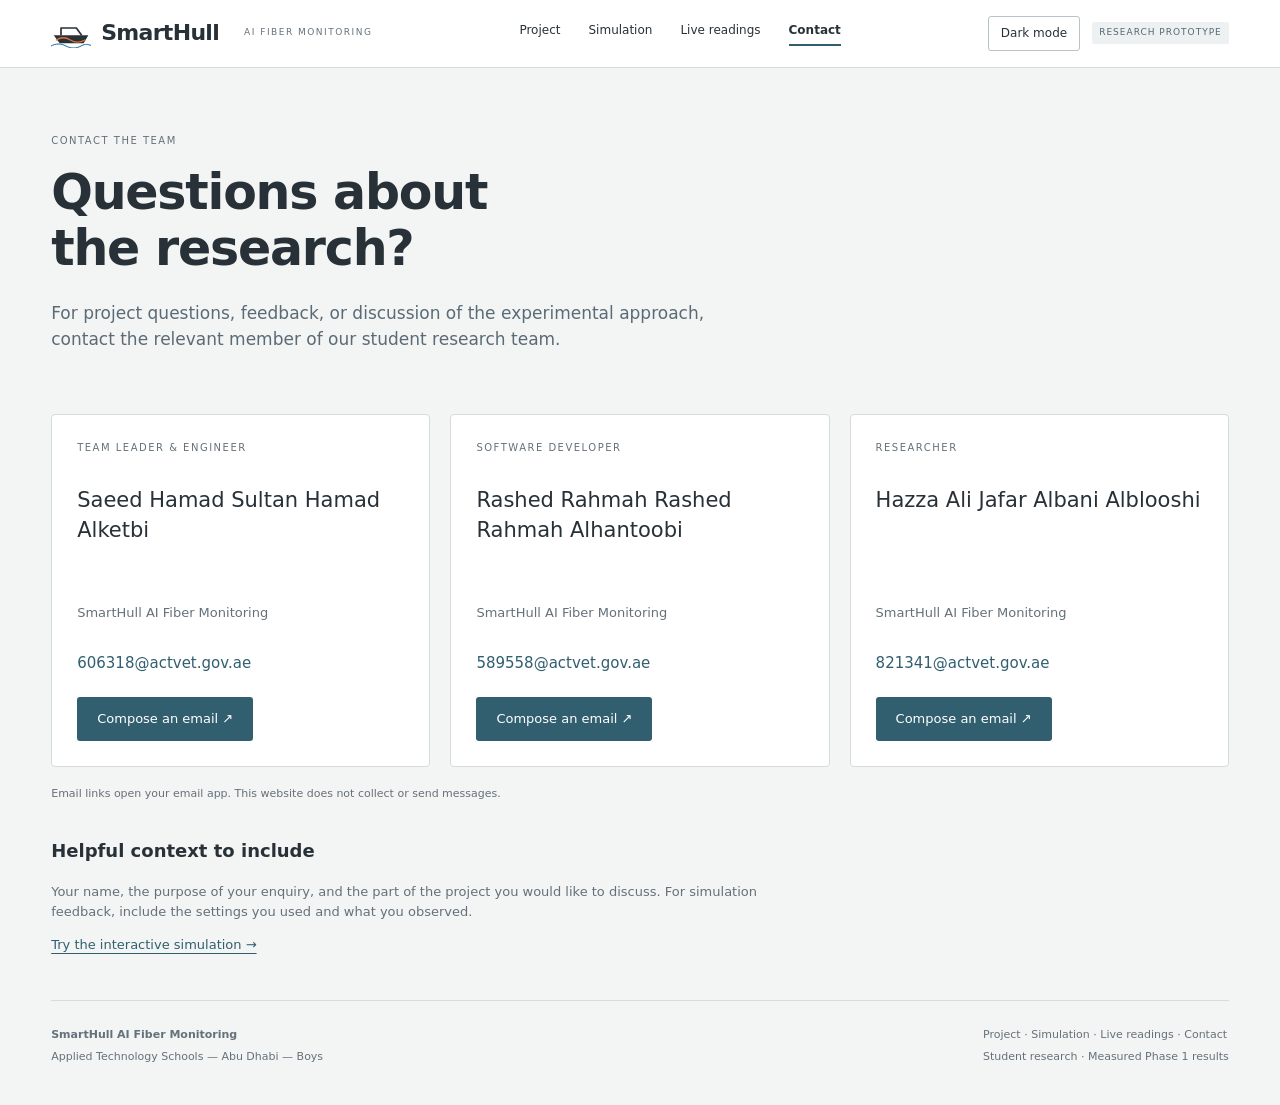
==== commit 7a6b8723: "Add SmartHull boat logo to header and favicon; auto-zoom live graph (percent change and ratio decrea" ====
--- a/contact.html
+++ b/contact.html
@@ -1,3 +1,3 @@
-<!doctype html><html lang="en"><head><meta charset="utf-8"><meta name="viewport" content="width=device-width, initial-scale=1"><meta name="description" content="SmartHull: a student research project exploring low-cost optical strain monitoring."><title>SmartHull | Contact</title><link rel="stylesheet" href="style.css"><script>try{document.documentElement.dataset.theme=localStorage.getItem("smarthull-theme")||(matchMedia("(prefers-color-scheme: dark)").matches?"dark":"light")}catch(e){}</script></head><body><header><a href="index.html" class="brand">SmartHull <span>AI FIBER MONITORING</span></a><nav aria-label="Main navigation"><a href="index.html">Project</a><a href="simulation.html">Simulation</a><a href="live.html">Live readings</a><a href="contact.html" aria-current="page">Contact</a></nav><div class="header-tools"><button type="button" id="themeToggle" aria-pressed="false">Dark mode</button><span class="badge">RESEARCH PROTOTYPE</span></div></header><main class="content-page">
+<!doctype html><html lang="en"><head><meta charset="utf-8"><meta name="viewport" content="width=device-width, initial-scale=1"><meta name="description" content="SmartHull: a student research project exploring low-cost optical strain monitoring."><title>SmartHull | Contact</title><link rel="stylesheet" href="style.css"><script>try{document.documentElement.dataset.theme=localStorage.getItem("smarthull-theme")||(matchMedia("(prefers-color-scheme: dark)").matches?"dark":"light")}catch(e){}</script><link rel="icon" href="data:image/svg+xml,%3Csvg xmlns=%27http://www.w3.org/2000/svg%27 viewBox=%270 0 120 90%27%3E%3Cpath d=%27M8 52h104l-14 24H26z%27 fill=%27%230c3d5a%27/%3E%3Cpath d=%27M30 52V30h46l16 22%27 fill=%27none%27 stroke=%27%230c3d5a%27 stroke-width=%275%27 stroke-linejoin=%27round%27/%3E%3Cpath d=%27M16 66c14-9 28-9 42 0s28 9 44 0%27 fill=%27none%27 stroke=%27%23e0702f%27 stroke-width=%274%27 stroke-linecap=%27round%27/%3E%3C/svg%3E"></head><body><header><a href="index.html" class="brand"><svg class="logo" viewBox="0 0 120 90" aria-hidden="true" focusable="false"><path d="M8 52h104l-14 24H26z" fill="currentColor"/><path d="M30 52V30h46l16 22" fill="none" stroke="currentColor" stroke-width="5" stroke-linejoin="round"/><path d="M16 66c14-9 28-9 42 0s28 9 44 0" fill="none" stroke="#e0702f" stroke-width="4" stroke-linecap="round"/><path d="M0 84c15-8 30-8 45 0s30 8 45 0 20-4 30-2" fill="none" stroke="#1767a0" stroke-width="3" stroke-linecap="round"/></svg><b>SmartHull</b> <span>AI FIBER MONITORING</span></a><nav aria-label="Main navigation"><a href="index.html">Project</a><a href="simulation.html">Simulation</a><a href="live.html">Live readings</a><a href="contact.html" aria-current="page">Contact</a></nav><div class="header-tools"><button type="button" id="themeToggle" aria-pressed="false">Dark mode</button><span class="badge">RESEARCH PROTOTYPE</span></div></header><main class="content-page">
 <section class="project-hero contact-hero"><div class="eyebrow">CONTACT THE TEAM</div><h1>Questions about<br>the research?</h1><p class="lead">For project questions, feedback, or discussion of the experimental approach, contact the relevant member of our student research team.</p></section>
 <section class="team-contacts" aria-label="Team contact details"><article class="contact-card"><span class="eyebrow">TEAM LEADER &amp; ENGINEER</span><h2>Saeed Hamad Sultan Hamad Alketbi</h2><p>SmartHull AI Fiber Monitoring</p><a class="contact-email" href="mailto:606318@actvet.gov.ae?subject=SmartHull%20research%20enquiry">606318@actvet.gov.ae</a><a class="action-link" href="mailto:606318@actvet.gov.ae?subject=SmartHull%20research%20enquiry">Compose an email ↗</a></article><article class="contact-card"><span class="eyebrow">SOFTWARE DEVELOPER</span><h2>Rashed Rahmah Rashed Rahmah Alhantoobi</h2><p>SmartHull AI Fiber Monitoring</p><a class="contact-email" href="mailto:589558@actvet.gov.ae?subject=SmartHull%20research%20enquiry">589558@actvet.gov.ae</a><a class="action-link" href="mailto:589558@actvet.gov.ae?subject=SmartHull%20research%20enquiry">Compose an email ↗</a></article><article class="contact-card"><span class="eyebrow">RESEARCHER</span><h2>Hazza Ali Jafar Albani Alblooshi</h2><p>SmartHull AI Fiber Monitoring</p><a class="contact-email" href="mailto:821341@actvet.gov.ae?subject=SmartHull%20research%20enquiry">821341@actvet.gov.ae</a><a class="action-link" href="mailto:821341@actvet.gov.ae?subject=SmartHull%20research%20enquiry">Compose an email ↗</a></article></section><p class="contact-mail-note">Email links open your email app. This website does not collect or send messages.</p><section class="contact-context contact-guidance"><h2>Helpful context to include</h2><p>Your name, the purpose of your enquiry, and the part of the project you would like to discuss. For simulation feedback, include the settings you used and what you observed.</p><a class="text-link" href="simulation.html">Try the interactive simulation →</a></section><footer><div><b>SmartHull AI Fiber Monitoring</b><p>Applied Technology Schools — Abu Dhabi — Boys</p></div><div><a href="index.html">Project</a> · <a href="simulation.html">Simulation</a> · <a href="live.html">Live readings</a> · <a href="contact.html">Contact</a><p>Student research · Measured Phase 1 results</p></div></footer></main><script src="theme.js"></script></body></html>
--- a/style.css
+++ b/style.css
@@ -14,7 +14,7 @@
 #themeToggle{font-size:12px}
 main,.content-page,.experiment-page{max-width:1500px;padding:0 4%}
 .video-hero .hero-copy{max-width:850px}
-.hero-video{width:min(100%,calc(64vh*16/9))}
+.hero-video{width:min(100%,calc(64vh*16/9));margin-left:auto;margin-right:auto}
 [data-theme=dark] header{background:var(--paper)}
 [data-theme=dark] button,[data-theme=dark] select,[data-theme=dark] input{background:#20343f;border-color:#506874;color:var(--ink)}
 [data-theme=dark] button:hover{background:#304c5a}
@@ -25,3 +25,5 @@
 [data-theme=dark] .research-question{background:#1a2d38;border-color:#79aeb8}
 [data-theme=dark] .contact-card{background:var(--paper);border-color:var(--line)}
 @media(max-width:750px){header{flex-wrap:wrap;gap:10px}header nav{order:3;width:100%;gap:22px}}
+
+.brand{display:inline-flex;align-items:center;gap:10px}.brand .logo{height:30px;width:auto;flex:none}.brand b{font-weight:inherit}@media(max-width:640px){.brand .logo{height:26px}}
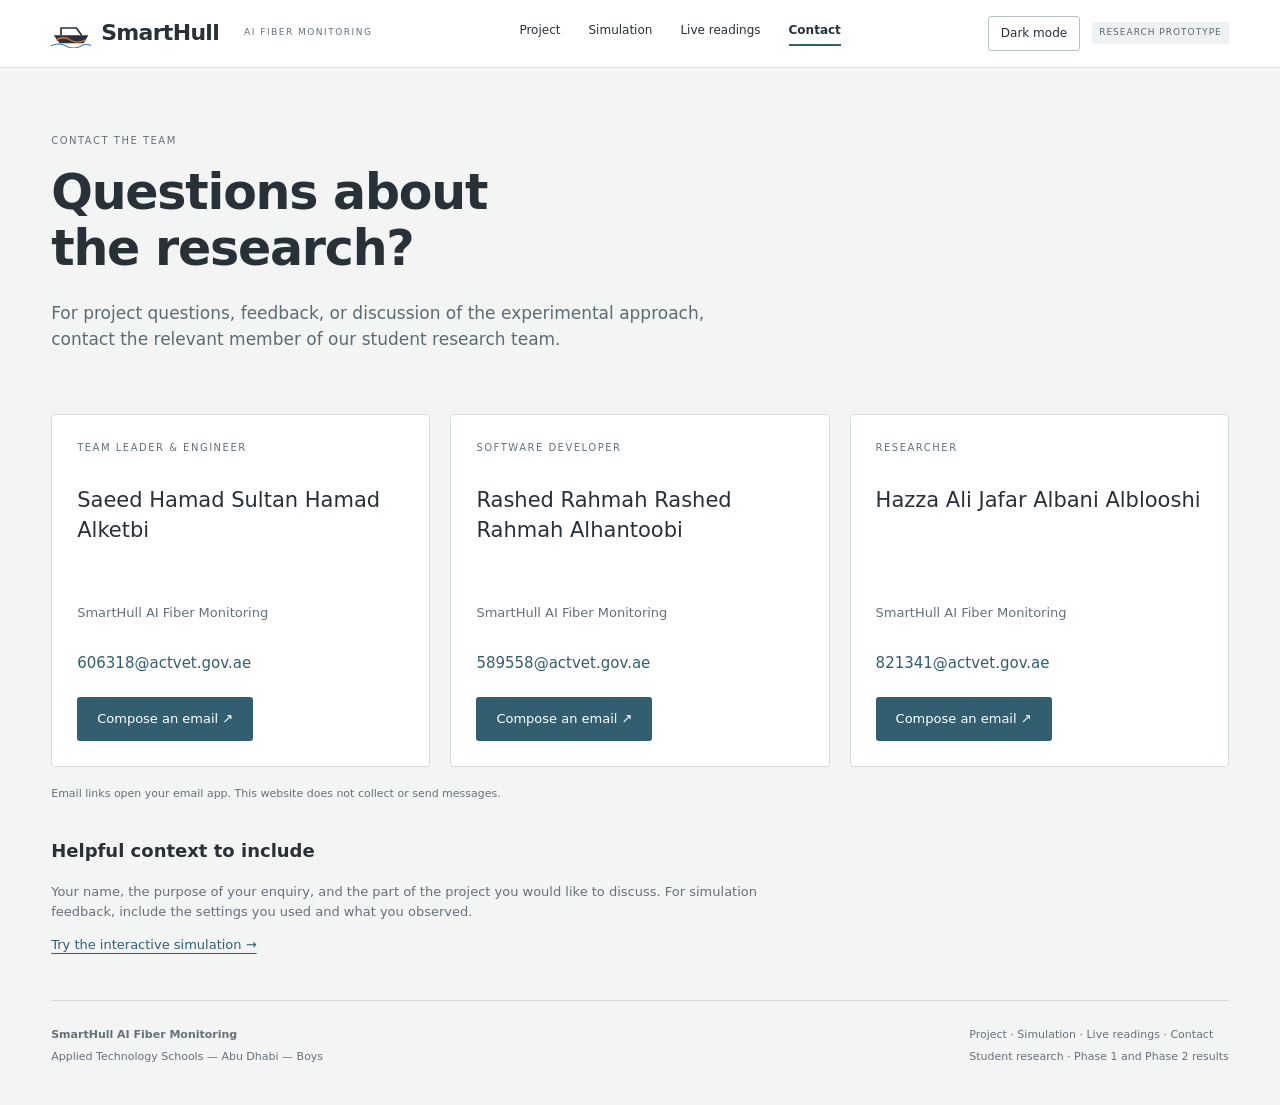
==== commit d4fc3bf3: "Project page: Phase 2 results (fixed stops), lack-of-fit finding, FBG cost comparison, design histor" ====
--- a/contact.html
+++ b/contact.html
@@ -1,3 +1,3 @@
 <!doctype html><html lang="en"><head><meta charset="utf-8"><meta name="viewport" content="width=device-width, initial-scale=1"><meta name="description" content="SmartHull: a student research project exploring low-cost optical strain monitoring."><title>SmartHull | Contact</title><link rel="stylesheet" href="style.css"><script>try{document.documentElement.dataset.theme=localStorage.getItem("smarthull-theme")||(matchMedia("(prefers-color-scheme: dark)").matches?"dark":"light")}catch(e){}</script><link rel="icon" href="data:image/svg+xml,%3Csvg xmlns=%27http://www.w3.org/2000/svg%27 viewBox=%270 0 120 90%27%3E%3Cpath d=%27M8 52h104l-14 24H26z%27 fill=%27%230c3d5a%27/%3E%3Cpath d=%27M30 52V30h46l16 22%27 fill=%27none%27 stroke=%27%230c3d5a%27 stroke-width=%275%27 stroke-linejoin=%27round%27/%3E%3Cpath d=%27M16 66c14-9 28-9 42 0s28 9 44 0%27 fill=%27none%27 stroke=%27%23e0702f%27 stroke-width=%274%27 stroke-linecap=%27round%27/%3E%3C/svg%3E"></head><body><header><a href="index.html" class="brand"><svg class="logo" viewBox="0 0 120 90" aria-hidden="true" focusable="false"><path d="M8 52h104l-14 24H26z" fill="currentColor"/><path d="M30 52V30h46l16 22" fill="none" stroke="currentColor" stroke-width="5" stroke-linejoin="round"/><path d="M16 66c14-9 28-9 42 0s28 9 44 0" fill="none" stroke="#e0702f" stroke-width="4" stroke-linecap="round"/><path d="M0 84c15-8 30-8 45 0s30 8 45 0 20-4 30-2" fill="none" stroke="#1767a0" stroke-width="3" stroke-linecap="round"/></svg><b>SmartHull</b> <span>AI FIBER MONITORING</span></a><nav aria-label="Main navigation"><a href="index.html">Project</a><a href="simulation.html">Simulation</a><a href="live.html">Live readings</a><a href="contact.html" aria-current="page">Contact</a></nav><div class="header-tools"><button type="button" id="themeToggle" aria-pressed="false">Dark mode</button><span class="badge">RESEARCH PROTOTYPE</span></div></header><main class="content-page">
 <section class="project-hero contact-hero"><div class="eyebrow">CONTACT THE TEAM</div><h1>Questions about<br>the research?</h1><p class="lead">For project questions, feedback, or discussion of the experimental approach, contact the relevant member of our student research team.</p></section>
-<section class="team-contacts" aria-label="Team contact details"><article class="contact-card"><span class="eyebrow">TEAM LEADER &amp; ENGINEER</span><h2>Saeed Hamad Sultan Hamad Alketbi</h2><p>SmartHull AI Fiber Monitoring</p><a class="contact-email" href="mailto:606318@actvet.gov.ae?subject=SmartHull%20research%20enquiry">606318@actvet.gov.ae</a><a class="action-link" href="mailto:606318@actvet.gov.ae?subject=SmartHull%20research%20enquiry">Compose an email ↗</a></article><article class="contact-card"><span class="eyebrow">SOFTWARE DEVELOPER</span><h2>Rashed Rahmah Rashed Rahmah Alhantoobi</h2><p>SmartHull AI Fiber Monitoring</p><a class="contact-email" href="mailto:589558@actvet.gov.ae?subject=SmartHull%20research%20enquiry">589558@actvet.gov.ae</a><a class="action-link" href="mailto:589558@actvet.gov.ae?subject=SmartHull%20research%20enquiry">Compose an email ↗</a></article><article class="contact-card"><span class="eyebrow">RESEARCHER</span><h2>Hazza Ali Jafar Albani Alblooshi</h2><p>SmartHull AI Fiber Monitoring</p><a class="contact-email" href="mailto:821341@actvet.gov.ae?subject=SmartHull%20research%20enquiry">821341@actvet.gov.ae</a><a class="action-link" href="mailto:821341@actvet.gov.ae?subject=SmartHull%20research%20enquiry">Compose an email ↗</a></article></section><p class="contact-mail-note">Email links open your email app. This website does not collect or send messages.</p><section class="contact-context contact-guidance"><h2>Helpful context to include</h2><p>Your name, the purpose of your enquiry, and the part of the project you would like to discuss. For simulation feedback, include the settings you used and what you observed.</p><a class="text-link" href="simulation.html">Try the interactive simulation →</a></section><footer><div><b>SmartHull AI Fiber Monitoring</b><p>Applied Technology Schools — Abu Dhabi — Boys</p></div><div><a href="index.html">Project</a> · <a href="simulation.html">Simulation</a> · <a href="live.html">Live readings</a> · <a href="contact.html">Contact</a><p>Student research · Measured Phase 1 results</p></div></footer></main><script src="theme.js"></script></body></html>
+<section class="team-contacts" aria-label="Team contact details"><article class="contact-card"><span class="eyebrow">TEAM LEADER &amp; ENGINEER</span><h2>Saeed Hamad Sultan Hamad Alketbi</h2><p>SmartHull AI Fiber Monitoring</p><a class="contact-email" href="mailto:606318@actvet.gov.ae?subject=SmartHull%20research%20enquiry">606318@actvet.gov.ae</a><a class="action-link" href="mailto:606318@actvet.gov.ae?subject=SmartHull%20research%20enquiry">Compose an email ↗</a></article><article class="contact-card"><span class="eyebrow">SOFTWARE DEVELOPER</span><h2>Rashed Rahmah Rashed Rahmah Alhantoobi</h2><p>SmartHull AI Fiber Monitoring</p><a class="contact-email" href="mailto:589558@actvet.gov.ae?subject=SmartHull%20research%20enquiry">589558@actvet.gov.ae</a><a class="action-link" href="mailto:589558@actvet.gov.ae?subject=SmartHull%20research%20enquiry">Compose an email ↗</a></article><article class="contact-card"><span class="eyebrow">RESEARCHER</span><h2>Hazza Ali Jafar Albani Alblooshi</h2><p>SmartHull AI Fiber Monitoring</p><a class="contact-email" href="mailto:821341@actvet.gov.ae?subject=SmartHull%20research%20enquiry">821341@actvet.gov.ae</a><a class="action-link" href="mailto:821341@actvet.gov.ae?subject=SmartHull%20research%20enquiry">Compose an email ↗</a></article></section><p class="contact-mail-note">Email links open your email app. This website does not collect or send messages.</p><section class="contact-context contact-guidance"><h2>Helpful context to include</h2><p>Your name, the purpose of your enquiry, and the part of the project you would like to discuss. For simulation feedback, include the settings you used and what you observed.</p><a class="text-link" href="simulation.html">Try the interactive simulation →</a></section><footer><div><b>SmartHull AI Fiber Monitoring</b><p>Applied Technology Schools — Abu Dhabi — Boys</p></div><div><a href="index.html">Project</a> · <a href="simulation.html">Simulation</a> · <a href="live.html">Live readings</a> · <a href="contact.html">Contact</a><p>Student research · Phase 1 and Phase 2 results</p></div></footer></main><script src="theme.js"></script></body></html>
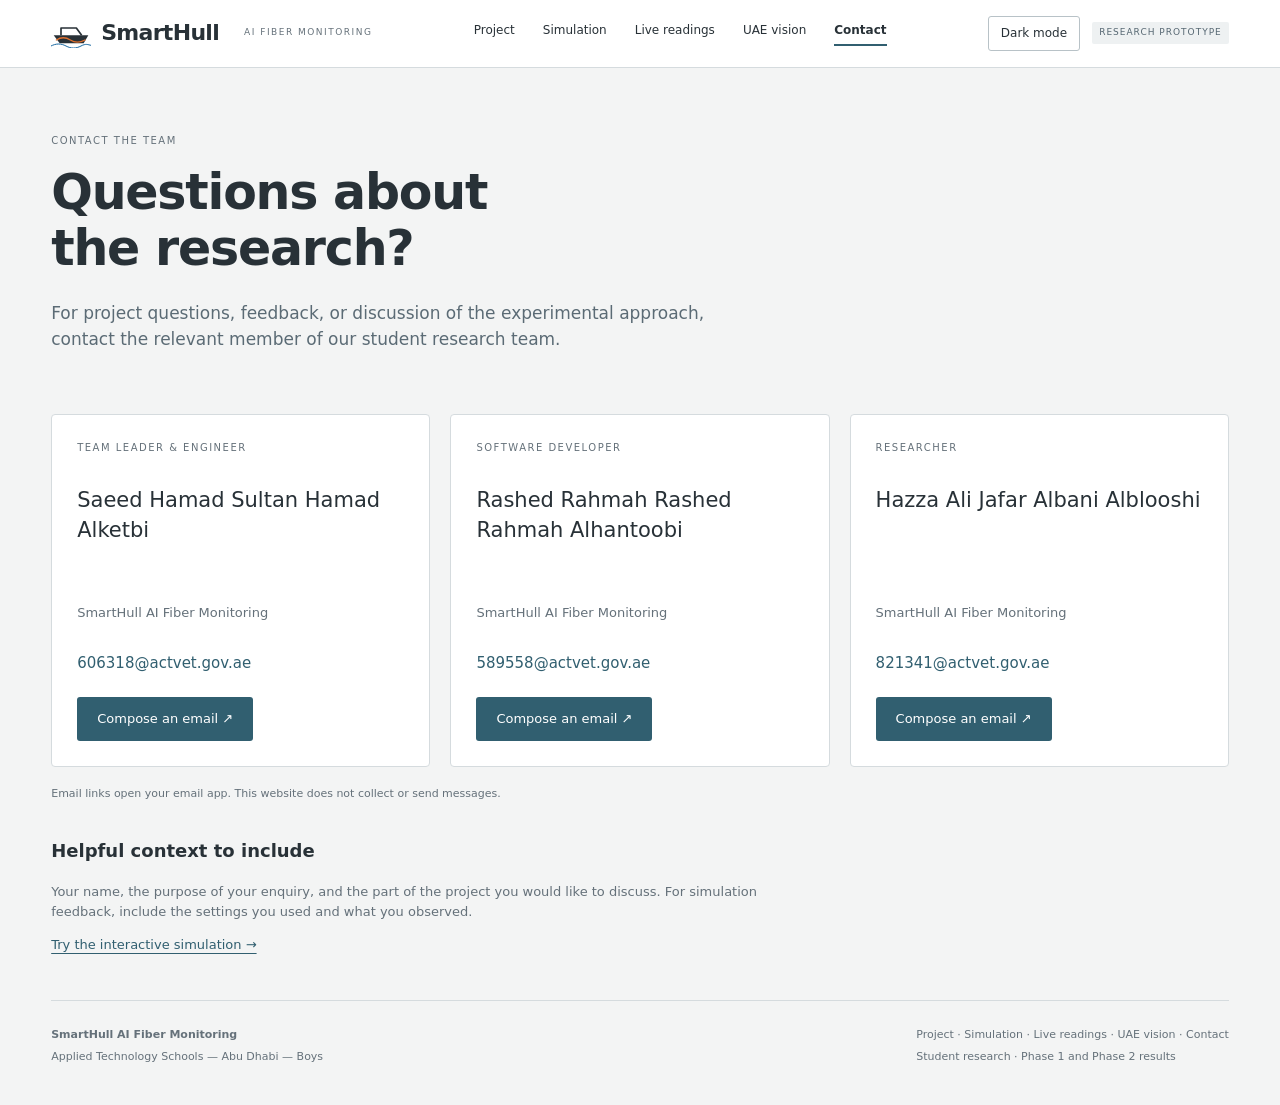
==== commit 9c814c1d: "Add UAE vision page and nav link (Centennial 2071, We the UAE 2031, Operation 300bn) Co-Authored-By:" ====
--- a/contact.html
+++ b/contact.html
@@ -1,3 +1,3 @@
-<!doctype html><html lang="en"><head><meta charset="utf-8"><meta name="viewport" content="width=device-width, initial-scale=1"><meta name="description" content="SmartHull: a student research project exploring low-cost optical strain monitoring."><title>SmartHull | Contact</title><link rel="stylesheet" href="style.css"><script>try{document.documentElement.dataset.theme=localStorage.getItem("smarthull-theme")||(matchMedia("(prefers-color-scheme: dark)").matches?"dark":"light")}catch(e){}</script><link rel="icon" href="data:image/svg+xml,%3Csvg xmlns=%27http://www.w3.org/2000/svg%27 viewBox=%270 0 120 90%27%3E%3Cpath d=%27M8 52h104l-14 24H26z%27 fill=%27%230c3d5a%27/%3E%3Cpath d=%27M30 52V30h46l16 22%27 fill=%27none%27 stroke=%27%230c3d5a%27 stroke-width=%275%27 stroke-linejoin=%27round%27/%3E%3Cpath d=%27M16 66c14-9 28-9 42 0s28 9 44 0%27 fill=%27none%27 stroke=%27%23e0702f%27 stroke-width=%274%27 stroke-linecap=%27round%27/%3E%3C/svg%3E"></head><body><header><a href="index.html" class="brand"><svg class="logo" viewBox="0 0 120 90" aria-hidden="true" focusable="false"><path d="M8 52h104l-14 24H26z" fill="currentColor"/><path d="M30 52V30h46l16 22" fill="none" stroke="currentColor" stroke-width="5" stroke-linejoin="round"/><path d="M16 66c14-9 28-9 42 0s28 9 44 0" fill="none" stroke="#e0702f" stroke-width="4" stroke-linecap="round"/><path d="M0 84c15-8 30-8 45 0s30 8 45 0 20-4 30-2" fill="none" stroke="#1767a0" stroke-width="3" stroke-linecap="round"/></svg><b>SmartHull</b> <span>AI FIBER MONITORING</span></a><nav aria-label="Main navigation"><a href="index.html">Project</a><a href="simulation.html">Simulation</a><a href="live.html">Live readings</a><a href="contact.html" aria-current="page">Contact</a></nav><div class="header-tools"><button type="button" id="themeToggle" aria-pressed="false">Dark mode</button><span class="badge">RESEARCH PROTOTYPE</span></div></header><main class="content-page">
+<!doctype html><html lang="en"><head><meta charset="utf-8"><meta name="viewport" content="width=device-width, initial-scale=1"><meta name="description" content="SmartHull: a student research project exploring low-cost optical strain monitoring."><title>SmartHull | Contact</title><link rel="stylesheet" href="style.css"><script>try{document.documentElement.dataset.theme=localStorage.getItem("smarthull-theme")||(matchMedia("(prefers-color-scheme: dark)").matches?"dark":"light")}catch(e){}</script><link rel="icon" href="data:image/svg+xml,%3Csvg xmlns=%27http://www.w3.org/2000/svg%27 viewBox=%270 0 120 90%27%3E%3Cpath d=%27M8 52h104l-14 24H26z%27 fill=%27%230c3d5a%27/%3E%3Cpath d=%27M30 52V30h46l16 22%27 fill=%27none%27 stroke=%27%230c3d5a%27 stroke-width=%275%27 stroke-linejoin=%27round%27/%3E%3Cpath d=%27M16 66c14-9 28-9 42 0s28 9 44 0%27 fill=%27none%27 stroke=%27%23e0702f%27 stroke-width=%274%27 stroke-linecap=%27round%27/%3E%3C/svg%3E"></head><body><header><a href="index.html" class="brand"><svg class="logo" viewBox="0 0 120 90" aria-hidden="true" focusable="false"><path d="M8 52h104l-14 24H26z" fill="currentColor"/><path d="M30 52V30h46l16 22" fill="none" stroke="currentColor" stroke-width="5" stroke-linejoin="round"/><path d="M16 66c14-9 28-9 42 0s28 9 44 0" fill="none" stroke="#e0702f" stroke-width="4" stroke-linecap="round"/><path d="M0 84c15-8 30-8 45 0s30 8 45 0 20-4 30-2" fill="none" stroke="#1767a0" stroke-width="3" stroke-linecap="round"/></svg><b>SmartHull</b> <span>AI FIBER MONITORING</span></a><nav aria-label="Main navigation"><a href="index.html">Project</a><a href="simulation.html">Simulation</a><a href="live.html">Live readings</a><a href="vision.html">UAE vision</a><a href="contact.html" aria-current="page">Contact</a></nav><div class="header-tools"><button type="button" id="themeToggle" aria-pressed="false">Dark mode</button><span class="badge">RESEARCH PROTOTYPE</span></div></header><main class="content-page">
 <section class="project-hero contact-hero"><div class="eyebrow">CONTACT THE TEAM</div><h1>Questions about<br>the research?</h1><p class="lead">For project questions, feedback, or discussion of the experimental approach, contact the relevant member of our student research team.</p></section>
-<section class="team-contacts" aria-label="Team contact details"><article class="contact-card"><span class="eyebrow">TEAM LEADER &amp; ENGINEER</span><h2>Saeed Hamad Sultan Hamad Alketbi</h2><p>SmartHull AI Fiber Monitoring</p><a class="contact-email" href="mailto:606318@actvet.gov.ae?subject=SmartHull%20research%20enquiry">606318@actvet.gov.ae</a><a class="action-link" href="mailto:606318@actvet.gov.ae?subject=SmartHull%20research%20enquiry">Compose an email ↗</a></article><article class="contact-card"><span class="eyebrow">SOFTWARE DEVELOPER</span><h2>Rashed Rahmah Rashed Rahmah Alhantoobi</h2><p>SmartHull AI Fiber Monitoring</p><a class="contact-email" href="mailto:589558@actvet.gov.ae?subject=SmartHull%20research%20enquiry">589558@actvet.gov.ae</a><a class="action-link" href="mailto:589558@actvet.gov.ae?subject=SmartHull%20research%20enquiry">Compose an email ↗</a></article><article class="contact-card"><span class="eyebrow">RESEARCHER</span><h2>Hazza Ali Jafar Albani Alblooshi</h2><p>SmartHull AI Fiber Monitoring</p><a class="contact-email" href="mailto:821341@actvet.gov.ae?subject=SmartHull%20research%20enquiry">821341@actvet.gov.ae</a><a class="action-link" href="mailto:821341@actvet.gov.ae?subject=SmartHull%20research%20enquiry">Compose an email ↗</a></article></section><p class="contact-mail-note">Email links open your email app. This website does not collect or send messages.</p><section class="contact-context contact-guidance"><h2>Helpful context to include</h2><p>Your name, the purpose of your enquiry, and the part of the project you would like to discuss. For simulation feedback, include the settings you used and what you observed.</p><a class="text-link" href="simulation.html">Try the interactive simulation →</a></section><footer><div><b>SmartHull AI Fiber Monitoring</b><p>Applied Technology Schools — Abu Dhabi — Boys</p></div><div><a href="index.html">Project</a> · <a href="simulation.html">Simulation</a> · <a href="live.html">Live readings</a> · <a href="contact.html">Contact</a><p>Student research · Phase 1 and Phase 2 results</p></div></footer></main><script src="theme.js"></script></body></html>
+<section class="team-contacts" aria-label="Team contact details"><article class="contact-card"><span class="eyebrow">TEAM LEADER &amp; ENGINEER</span><h2>Saeed Hamad Sultan Hamad Alketbi</h2><p>SmartHull AI Fiber Monitoring</p><a class="contact-email" href="mailto:606318@actvet.gov.ae?subject=SmartHull%20research%20enquiry">606318@actvet.gov.ae</a><a class="action-link" href="mailto:606318@actvet.gov.ae?subject=SmartHull%20research%20enquiry">Compose an email ↗</a></article><article class="contact-card"><span class="eyebrow">SOFTWARE DEVELOPER</span><h2>Rashed Rahmah Rashed Rahmah Alhantoobi</h2><p>SmartHull AI Fiber Monitoring</p><a class="contact-email" href="mailto:589558@actvet.gov.ae?subject=SmartHull%20research%20enquiry">589558@actvet.gov.ae</a><a class="action-link" href="mailto:589558@actvet.gov.ae?subject=SmartHull%20research%20enquiry">Compose an email ↗</a></article><article class="contact-card"><span class="eyebrow">RESEARCHER</span><h2>Hazza Ali Jafar Albani Alblooshi</h2><p>SmartHull AI Fiber Monitoring</p><a class="contact-email" href="mailto:821341@actvet.gov.ae?subject=SmartHull%20research%20enquiry">821341@actvet.gov.ae</a><a class="action-link" href="mailto:821341@actvet.gov.ae?subject=SmartHull%20research%20enquiry">Compose an email ↗</a></article></section><p class="contact-mail-note">Email links open your email app. This website does not collect or send messages.</p><section class="contact-context contact-guidance"><h2>Helpful context to include</h2><p>Your name, the purpose of your enquiry, and the part of the project you would like to discuss. For simulation feedback, include the settings you used and what you observed.</p><a class="text-link" href="simulation.html">Try the interactive simulation →</a></section><footer><div><b>SmartHull AI Fiber Monitoring</b><p>Applied Technology Schools — Abu Dhabi — Boys</p></div><div><a href="index.html">Project</a> · <a href="simulation.html">Simulation</a> · <a href="live.html">Live readings</a> · <a href="vision.html">UAE vision</a> · <a href="contact.html">Contact</a><p>Student research · Phase 1 and Phase 2 results</p></div></footer></main><script src="theme.js"></script></body></html>
